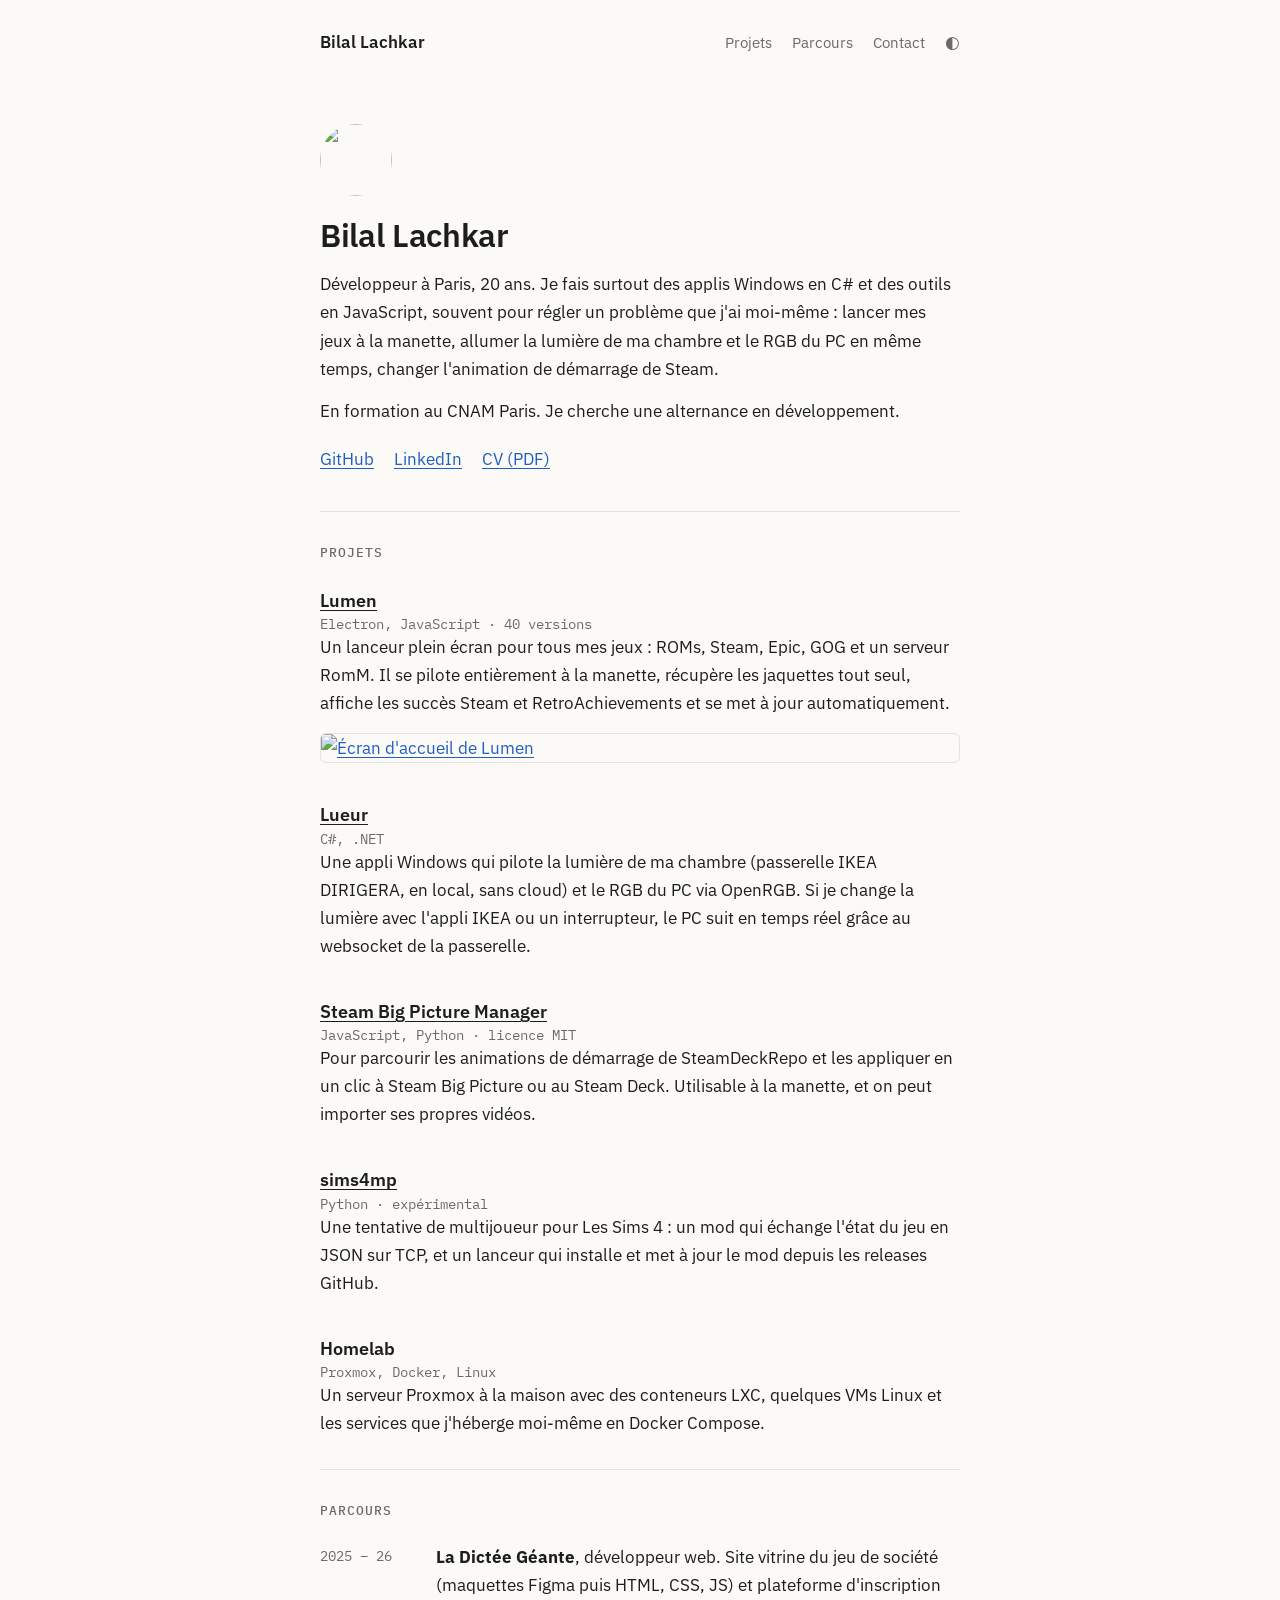
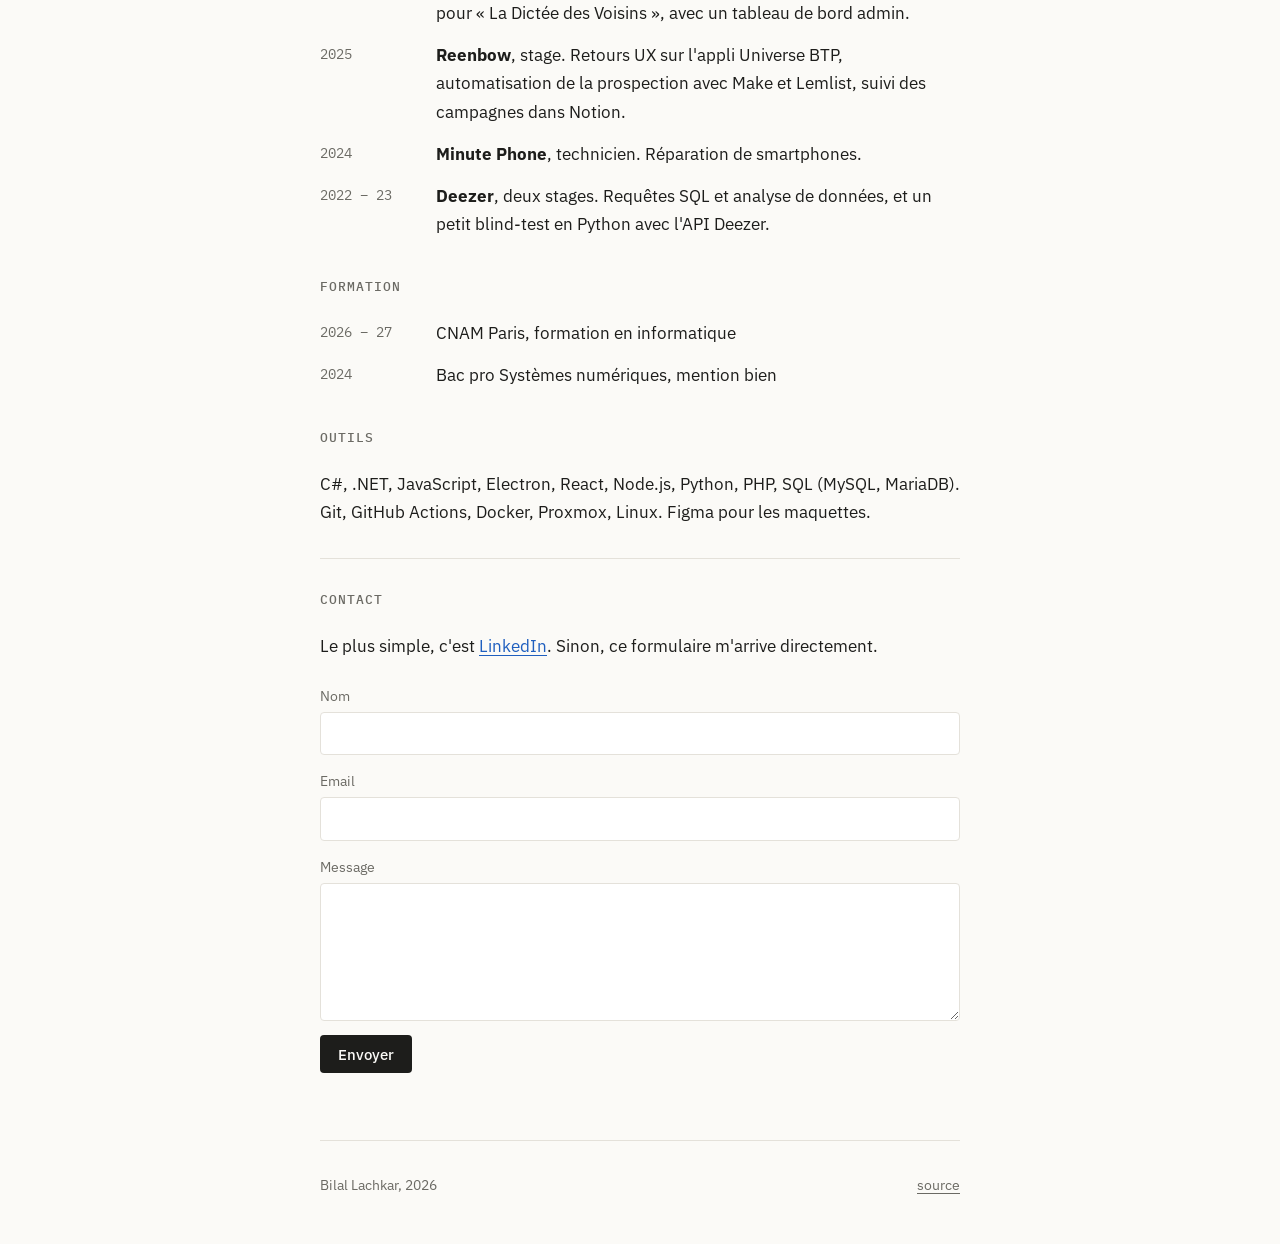
==== index.html @ a9e3398c "Portfolio : version plus sobre, textes réécrits Co-Authored-By: Claude Opus 5.5 <noreply@anthropic.c" ====
<!DOCTYPE html>
<html lang="fr">
  <head>
    <meta charset="UTF-8" />
    <meta name="viewport" content="width=device-width, initial-scale=1.0" />
    <title>Bilal Lachkar</title>
    <meta name="description" content="Bilal Lachkar (Flaimeur), développeur à Paris. Applications Windows en C#, outils en JavaScript, homelab." />
    <meta property="og:title" content="Bilal Lachkar" />
    <meta property="og:description" content="Développeur à Paris. Applications Windows en C#, outils en JavaScript, homelab." />
    <meta property="og:image" content="https://github.com/Flaimeur.png" />
    <meta property="og:url" content="https://flaimeur.github.io/" />
    <link rel="icon" href="asset/logo.jpg" />
    <link rel="preconnect" href="https://fonts.googleapis.com" />
    <link rel="preconnect" href="https://fonts.gstatic.com" crossorigin />
    <link href="https://fonts.googleapis.com/css2?family=IBM+Plex+Mono:wght@400;500&family=IBM+Plex+Sans:wght@400;500;600&display=swap" rel="stylesheet" />
    <link rel="stylesheet" href="css/style.css" />
    <script>
      try {
        const t = localStorage.getItem("theme");
        if (t === "light" || t === "dark") document.documentElement.dataset.theme = t;
      } catch (e) {}
    </script>
  </head>

  <body>
    <header class="top">
      <a href="#" class="me">Bilal Lachkar</a>
      <nav>
        <a href="#projets">Projets</a>
        <a href="#parcours">Parcours</a>
        <a href="#contact">Contact</a>
        <button id="theme-toggle" type="button" aria-label="Changer de thème">◐</button>
      </nav>
    </header>

    <main>
      <section class="intro">
        <img class="avatar" src="https://github.com/Flaimeur.png" alt="" width="72" height="72" />
        <h1>Bilal Lachkar</h1>
        <p>
          Développeur à Paris, 20 ans. Je fais surtout des applis Windows en C# et des outils en JavaScript,
          souvent pour régler un problème que j'ai moi-même : lancer mes jeux à la manette, allumer la lumière
          de ma chambre et le RGB du PC en même temps, changer l'animation de démarrage de Steam.
        </p>
        <p>
          En formation au CNAM Paris. Je cherche une alternance en développement.
        </p>
        <p class="links">
          <a href="https://github.com/Flaimeur" target="_blank" rel="noopener">GitHub</a>
          <a href="https://www.linkedin.com/in/bilal-lachkar/" target="_blank" rel="noopener">LinkedIn</a>
          <a href="asset/cv.pdf" target="_blank" rel="noopener">CV (PDF)</a>
        </p>
      </section>

      <section id="projets">
        <h2>Projets</h2>

        <article class="project">
          <h3><a href="https://github.com/Flaimeur/Lumen" target="_blank" rel="noopener">Lumen</a></h3>
          <p class="meta">Electron, JavaScript · 40 versions</p>
          <p>
            Un lanceur plein écran pour tous mes jeux : ROMs, Steam, Epic, GOG et un serveur RomM. Il se pilote
            entièrement à la manette, récupère les jaquettes tout seul, affiche les succès Steam et RetroAchievements
            et se met à jour automatiquement.
          </p>
          <a href="https://github.com/Flaimeur/Lumen" target="_blank" rel="noopener" class="shot">
            <img src="https://raw.githubusercontent.com/Flaimeur/Lumen/main/docs/screenshots/accueil.jpg" alt="Écran d'accueil de Lumen" loading="lazy" />
          </a>
        </article>

        <article class="project">
          <h3><a href="https://github.com/Flaimeur/Lueur" target="_blank" rel="noopener">Lueur</a></h3>
          <p class="meta">C#, .NET</p>
          <p>
            Une appli Windows qui pilote la lumière de ma chambre (passerelle IKEA DIRIGERA, en local, sans cloud)
            et le RGB du PC via OpenRGB. Si je change la lumière avec l'appli IKEA ou un interrupteur, le PC suit
            en temps réel grâce au websocket de la passerelle.
          </p>
        </article>

        <article class="project">
          <h3><a href="https://github.com/Flaimeur/steam-big-picture-manager" target="_blank" rel="noopener">Steam Big Picture Manager</a></h3>
          <p class="meta">JavaScript, Python · licence MIT</p>
          <p>
            Pour parcourir les animations de démarrage de SteamDeckRepo et les appliquer en un clic à Steam
            Big Picture ou au Steam Deck. Utilisable à la manette, et on peut importer ses propres vidéos.
          </p>
        </article>

        <article class="project">
          <h3><a href="https://github.com/Flaimeur/sims4mp" target="_blank" rel="noopener">sims4mp</a></h3>
          <p class="meta">Python · expérimental</p>
          <p>
            Une tentative de multijoueur pour Les Sims 4 : un mod qui échange l'état du jeu en JSON sur TCP,
            et un lanceur qui installe et met à jour le mod depuis les releases GitHub.
          </p>
        </article>

        <article class="project">
          <h3>Homelab</h3>
          <p class="meta">Proxmox, Docker, Linux</p>
          <p>
            Un serveur Proxmox à la maison avec des conteneurs LXC, quelques VMs Linux et les services
            que j'héberge moi-même en Docker Compose.
          </p>
        </article>
      </section>

      <section id="parcours">
        <h2>Parcours</h2>
        <dl class="rows">
          <dt>2025 – 26</dt>
          <dd><strong>La Dictée Géante</strong>, développeur web. Site vitrine du jeu de société (maquettes Figma puis HTML, CSS, JS) et plateforme d'inscription pour « La Dictée des Voisins », avec un tableau de bord admin.</dd>

          <dt>2025</dt>
          <dd><strong>Reenbow</strong>, stage. Retours UX sur l'appli Universe BTP, automatisation de la prospection avec Make et Lemlist, suivi des campagnes dans Notion.</dd>

          <dt>2024</dt>
          <dd><strong>Minute Phone</strong>, technicien. Réparation de smartphones.</dd>

          <dt>2022 – 23</dt>
          <dd><strong>Deezer</strong>, deux stages. Requêtes SQL et analyse de données, et un petit blind-test en Python avec l'API Deezer.</dd>
        </dl>

        <h2 class="sub">Formation</h2>
        <dl class="rows">
          <dt>2026 – 27</dt>
          <dd>CNAM Paris, formation en informatique</dd>
          <dt>2024</dt>
          <dd>Bac pro Systèmes numériques, mention bien</dd>
        </dl>

        <h2 class="sub">Outils</h2>
        <p class="tools">
          C#, .NET, JavaScript, Electron, React, Node.js, Python, PHP, SQL (MySQL, MariaDB).<br />
          Git, GitHub Actions, Docker, Proxmox, Linux. Figma pour les maquettes.
        </p>
      </section>

      <section id="contact">
        <h2>Contact</h2>
        <p>Le plus simple, c'est <a href="https://www.linkedin.com/in/bilal-lachkar/" target="_blank" rel="noopener">LinkedIn</a>. Sinon, ce formulaire m'arrive directement.</p>
        <form id="contact-form" novalidate>
          <label>Nom <input type="text" name="nom" autocomplete="name" required /></label>
          <label>Email <input type="email" name="email" autocomplete="email" required /></label>
          <label>Message <textarea name="message" rows="5" required></textarea></label>
          <button type="submit">Envoyer</button>
          <p id="form-status" role="status" aria-live="polite"></p>
        </form>
      </section>
    </main>

    <footer>
      <span>Bilal Lachkar, <span id="year">2026</span></span>
      <a href="https://github.com/Flaimeur/flaimeur.github.io" target="_blank" rel="noopener">source</a>
    </footer>

    <script src="js/main.js"></script>
  </body>
</html>
---- css/style.css ----
:root {
  --bg: #fbfaf7;
  --text: #1d1d1b;
  --muted: #6b6a64;
  --line: #e4e1da;
  --link: #1f5fbf;
  --field: #ffffff;
  color-scheme: light;
}

:root[data-theme="dark"] {
  --bg: #161615;
  --text: #e6e4de;
  --muted: #9a978e;
  --line: #2e2d2a;
  --link: #7fb0ff;
  --field: #1e1e1c;
  color-scheme: dark;
}

@media (prefers-color-scheme: dark) {
  :root:not([data-theme="light"]) {
    --bg: #161615;
    --text: #e6e4de;
    --muted: #9a978e;
    --line: #2e2d2a;
    --link: #7fb0ff;
    --field: #1e1e1c;
    color-scheme: dark;
  }
}

* { box-sizing: border-box; }

body {
  margin: 0 auto;
  max-width: 680px;
  padding: 0 20px;
  font: 400 17px/1.65 "IBM Plex Sans", system-ui, sans-serif;
  color: var(--text);
  background: var(--bg);
}

a { color: var(--link); text-underline-offset: 3px; text-decoration-thickness: 1px; }
a:hover { text-decoration-thickness: 2px; }
img { max-width: 100%; display: block; }

/* En-tête */
.top {
  display: flex; justify-content: space-between; align-items: baseline; gap: 16px; flex-wrap: wrap;
  padding: 28px 0;
}
.me { color: var(--text); text-decoration: none; font-weight: 600; }
.top nav { display: flex; gap: 20px; align-items: baseline; }
.top nav a { color: var(--muted); text-decoration: none; font-size: 0.95rem; }
.top nav a:hover { color: var(--text); }
#theme-toggle {
  background: none; border: 0; padding: 0; cursor: pointer; font-size: 1.05rem;
  color: var(--muted); line-height: 1;
}
#theme-toggle:hover { color: var(--text); }

/* Intro */
.intro { padding: 40px 0 24px; }
.avatar { width: 72px; height: 72px; border-radius: 50%; margin-bottom: 20px; }
h1 { font-size: 2rem; font-weight: 600; letter-spacing: -0.01em; margin: 0 0 16px; line-height: 1.2; }
.intro p { margin: 0 0 14px; }
.links { display: flex; gap: 20px; flex-wrap: wrap; margin-top: 20px !important; }

/* Sections */
section { padding: 32px 0; }
section + section { border-top: 1px solid var(--line); }
h2 {
  font: 500 0.8rem "IBM Plex Mono", monospace; text-transform: uppercase; letter-spacing: 0.08em;
  color: var(--muted); margin: 0 0 24px;
}
h2.sub { margin-top: 40px; }

/* Projets */
.project { margin-bottom: 36px; }
.project:last-child { margin-bottom: 0; }
.project h3 { font-size: 1.15rem; font-weight: 600; margin: 0; }
.project h3 a { color: var(--text); }
.meta { font: 400 0.85rem "IBM Plex Mono", monospace; color: var(--muted); margin: 2px 0 10px; }
.project p { margin: 0; }
.shot { display: block; margin-top: 16px; border: 1px solid var(--line); border-radius: 6px; overflow: hidden; }

/* Parcours */
.rows { display: grid; grid-template-columns: 96px 1fr; gap: 14px 20px; margin: 0; }
.rows dt { font: 400 0.85rem/1.95 "IBM Plex Mono", monospace; color: var(--muted); }
.rows dd { margin: 0; }
.tools { margin: 0; }

/* Contact */
#contact > p { margin: 0 0 24px; }
form { display: grid; gap: 14px; }
label { display: grid; gap: 4px; font-size: 0.9rem; color: var(--muted); }
input, textarea {
  font: inherit; color: var(--text); background: var(--field);
  border: 1px solid var(--line); border-radius: 4px; padding: 9px 11px; resize: vertical;
}
input:focus, textarea:focus { outline: 2px solid var(--link); outline-offset: -1px; border-color: transparent; }
button[type="submit"] {
  justify-self: start; font: 500 0.95rem "IBM Plex Sans", sans-serif; cursor: pointer;
  color: var(--bg); background: var(--text); border: 0; border-radius: 4px; padding: 9px 18px;
}
button[type="submit"]:hover { opacity: 0.85; }
button[disabled] { opacity: 0.6; cursor: progress; }
#form-status { margin: 0; font-size: 0.9rem; min-height: 1.4em; color: var(--muted); }
#form-status.err { color: #c0392b; }

/* Pied de page */
footer {
  display: flex; justify-content: space-between; padding: 32px 0 48px;
  border-top: 1px solid var(--line); color: var(--muted); font-size: 0.9rem;
}
footer a { color: var(--muted); }

:focus-visible { outline: 2px solid var(--link); outline-offset: 2px; }

@media (max-width: 520px) {
  body { font-size: 16px; }
  .top nav { gap: 14px; }
  .intro { padding-top: 16px; }
  .rows { grid-template-columns: 1fr; gap: 2px; }
  .rows dd { margin-bottom: 14px; }
}
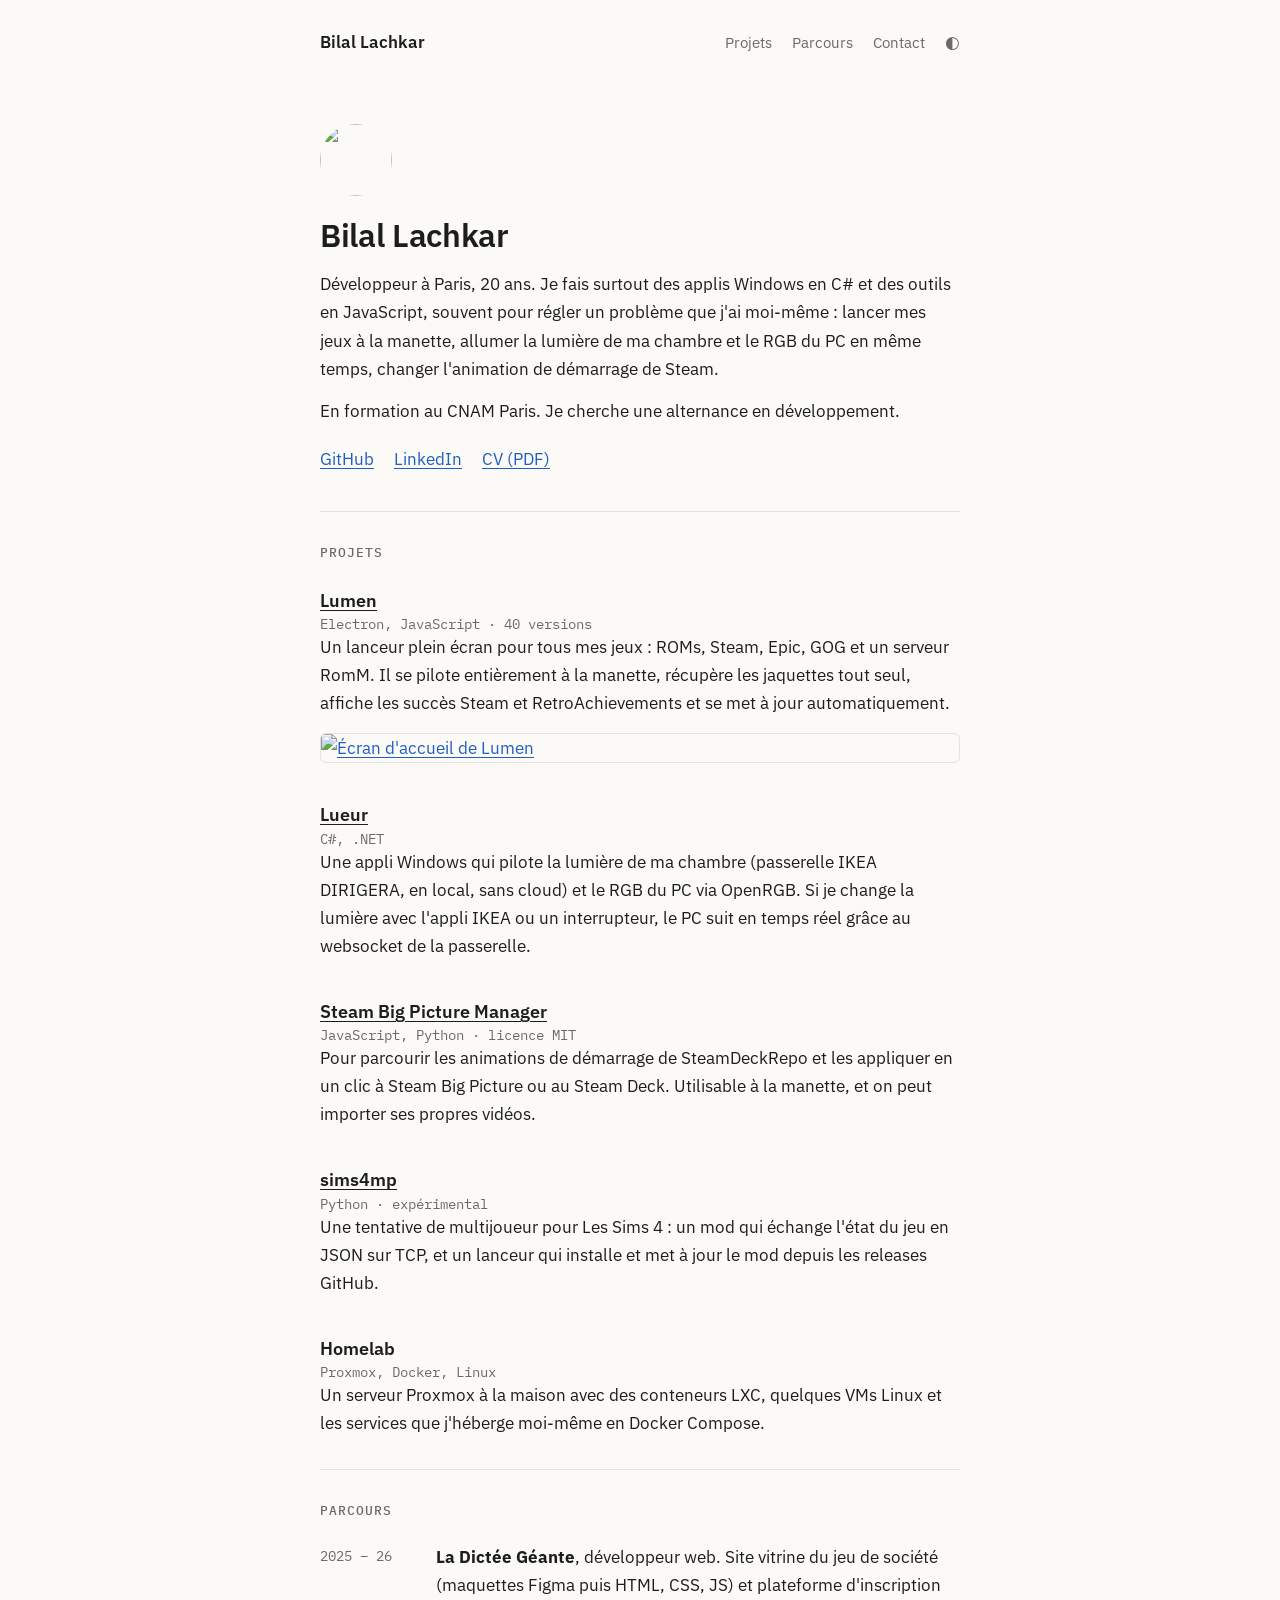
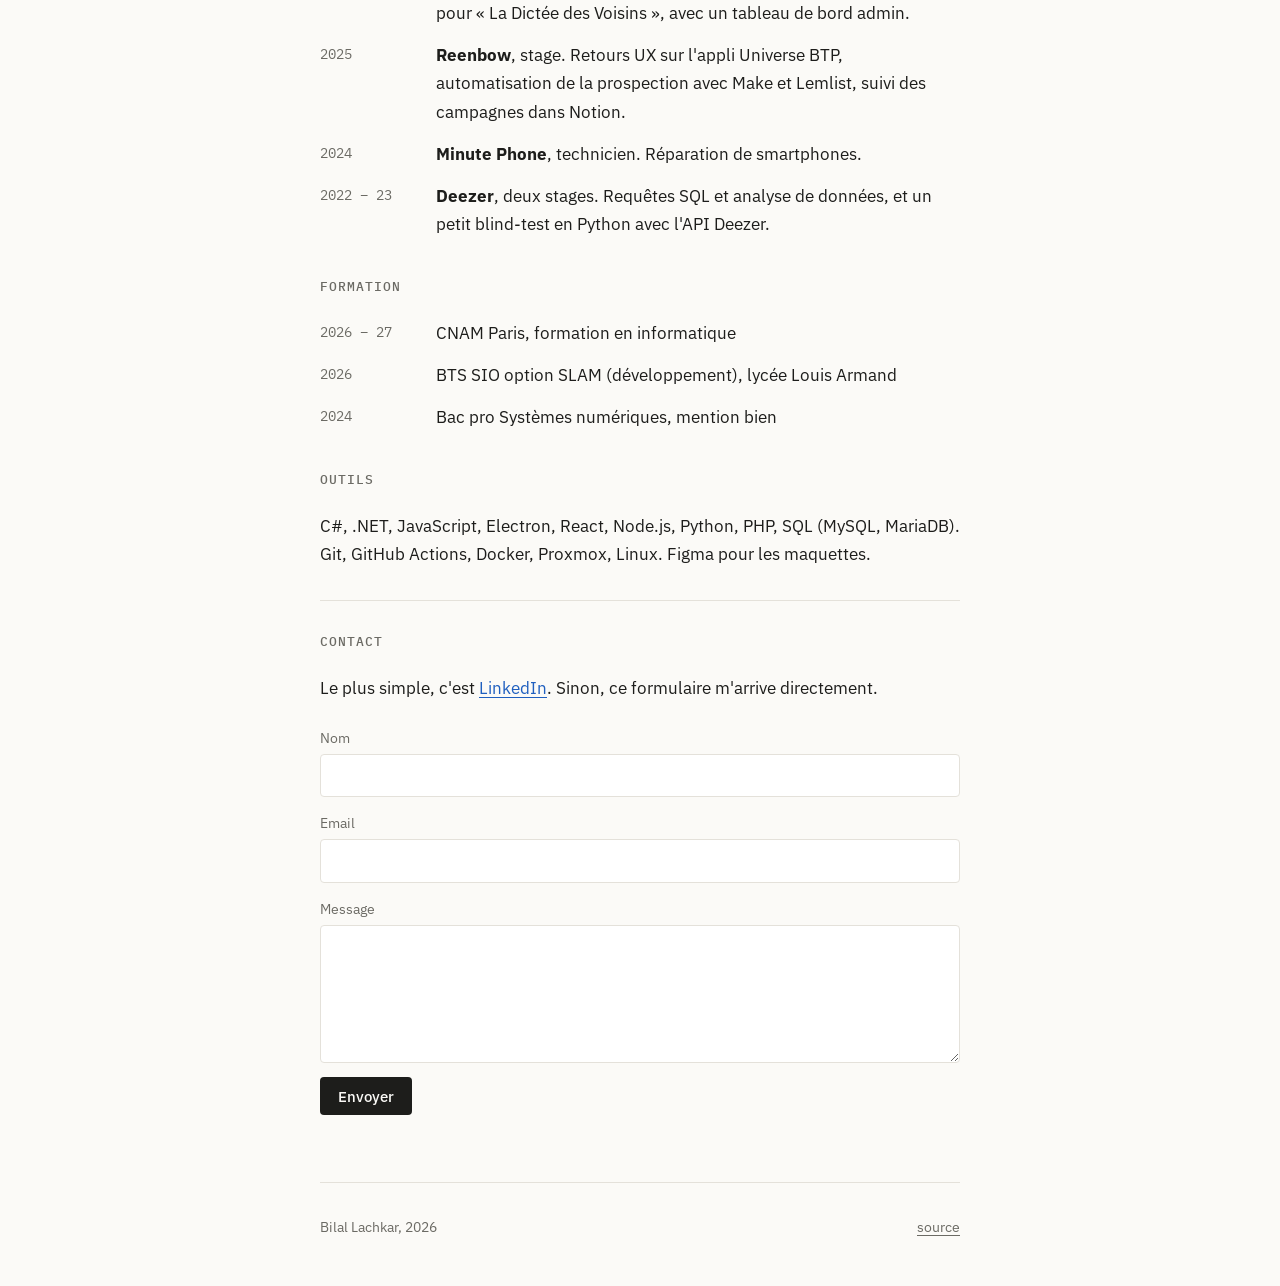
==== commit 64486b43: "Portfolio : BTS SIO dans la formation Co-Authored-By: Claude Opus 5.5 <noreply@anthropic.com>" ====
--- a/index.html
+++ b/index.html
@@ -126,6 +126,8 @@
         <dl class="rows">
           <dt>2026 – 27</dt>
           <dd>CNAM Paris, formation en informatique</dd>
+          <dt>2026</dt>
+          <dd>BTS SIO option SLAM (développement), lycée Louis Armand</dd>
           <dt>2024</dt>
           <dd>Bac pro Systèmes numériques, mention bien</dd>
         </dl>
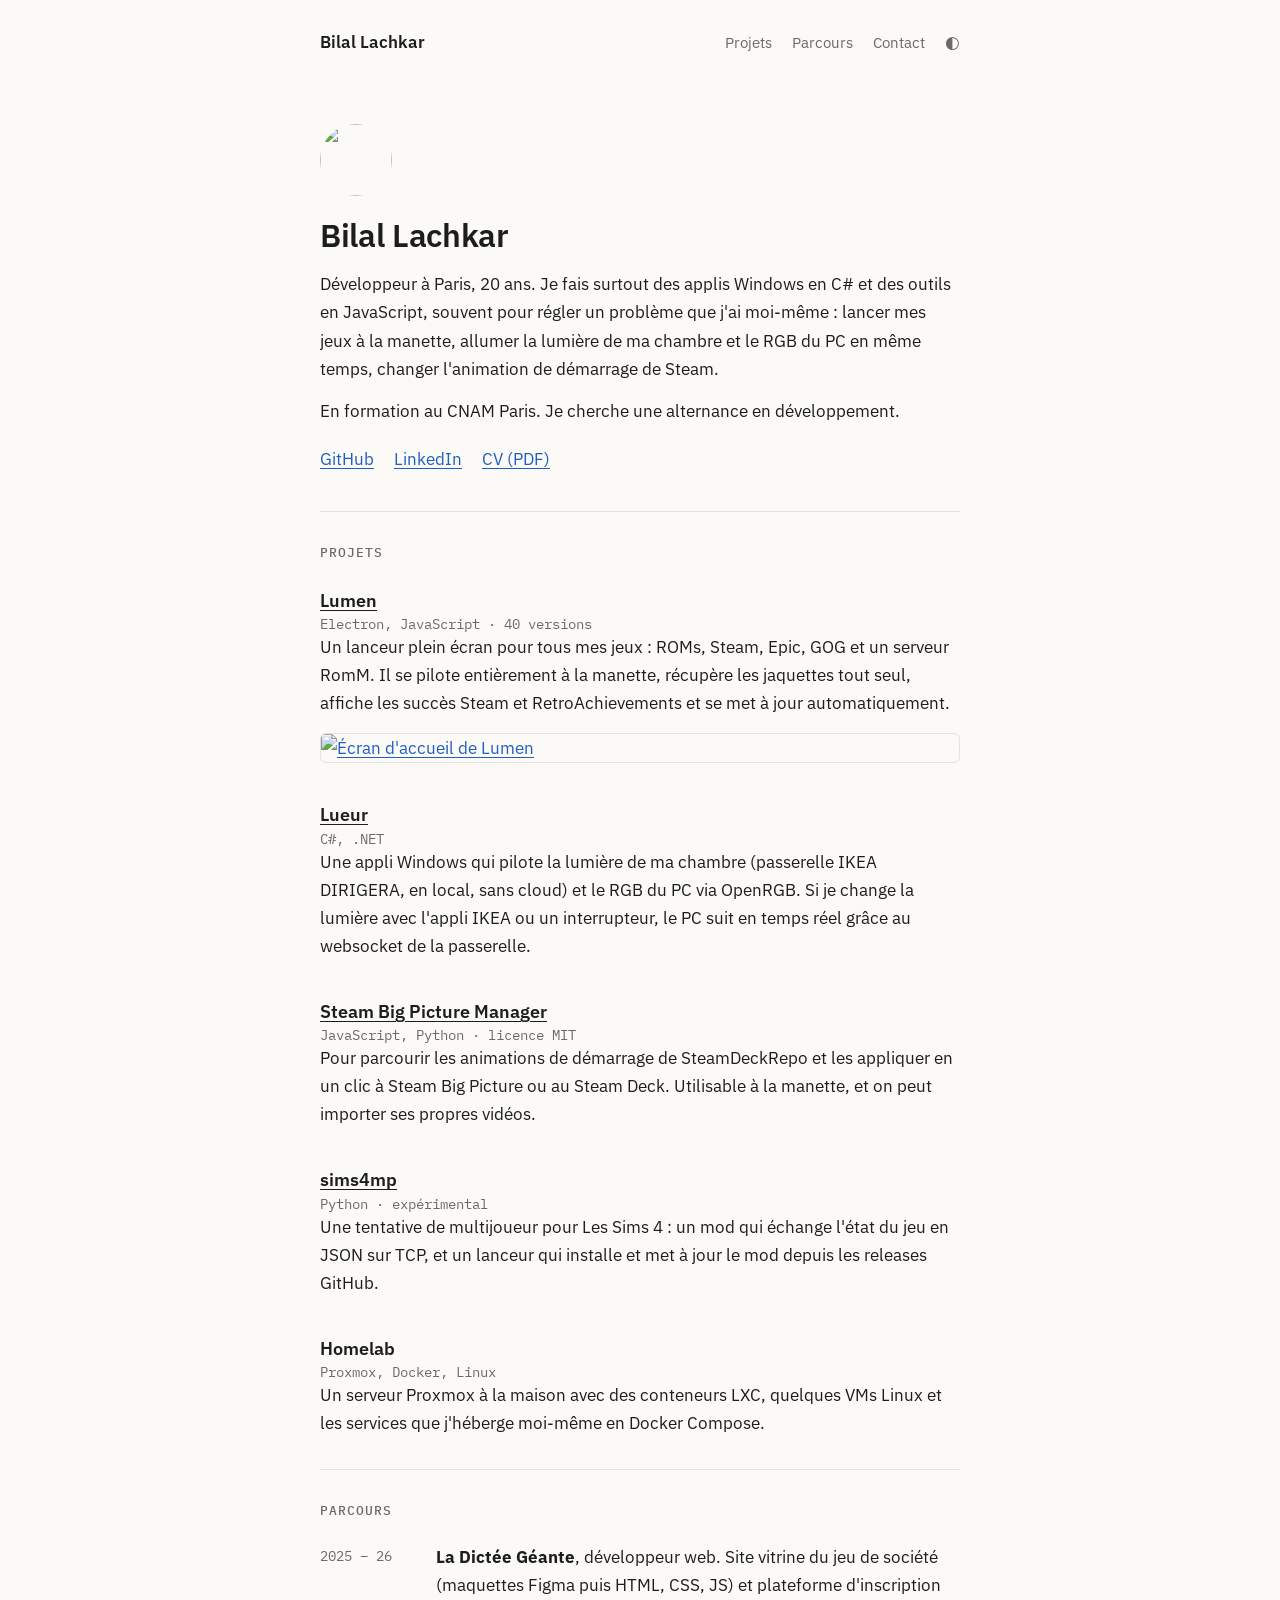
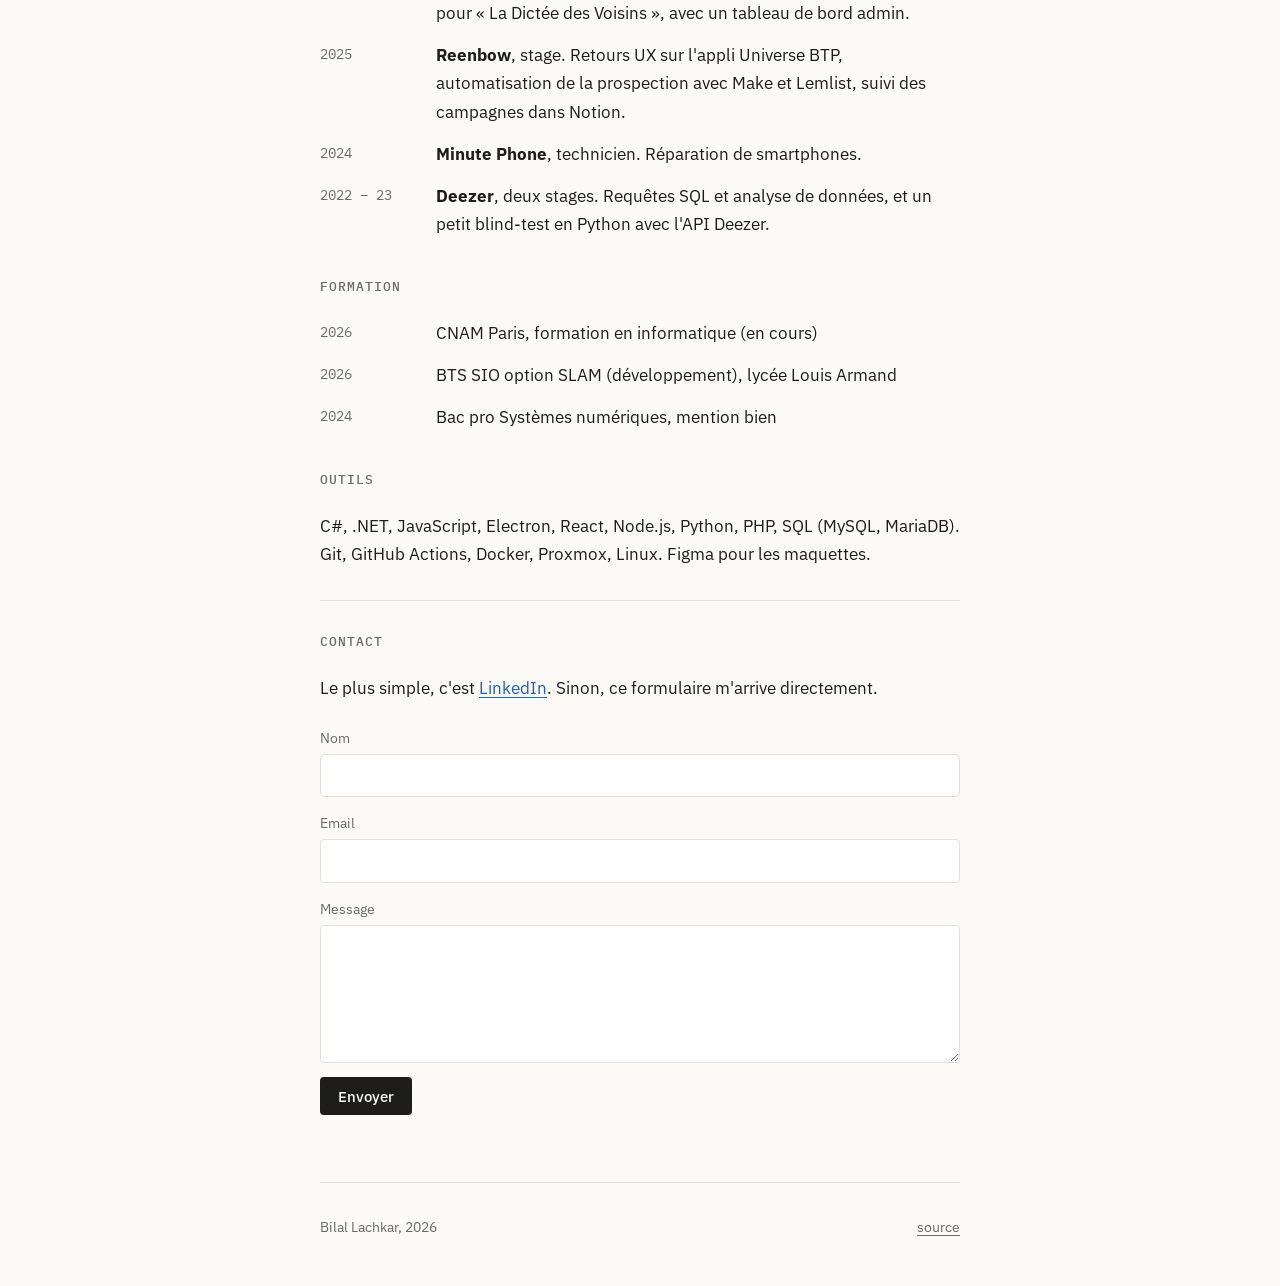
==== commit 3221db95: "Formation : dates homogènes Co-Authored-By: Claude Opus 5.5 <noreply@anthropic.com>" ====
--- a/index.html
+++ b/index.html
@@ -124,8 +124,8 @@
 
         <h2 class="sub">Formation</h2>
         <dl class="rows">
-          <dt>2026 – 27</dt>
-          <dd>CNAM Paris, formation en informatique</dd>
+          <dt>2026</dt>
+          <dd>CNAM Paris, formation en informatique (en cours)</dd>
           <dt>2026</dt>
           <dd>BTS SIO option SLAM (développement), lycée Louis Armand</dd>
           <dt>2024</dt>
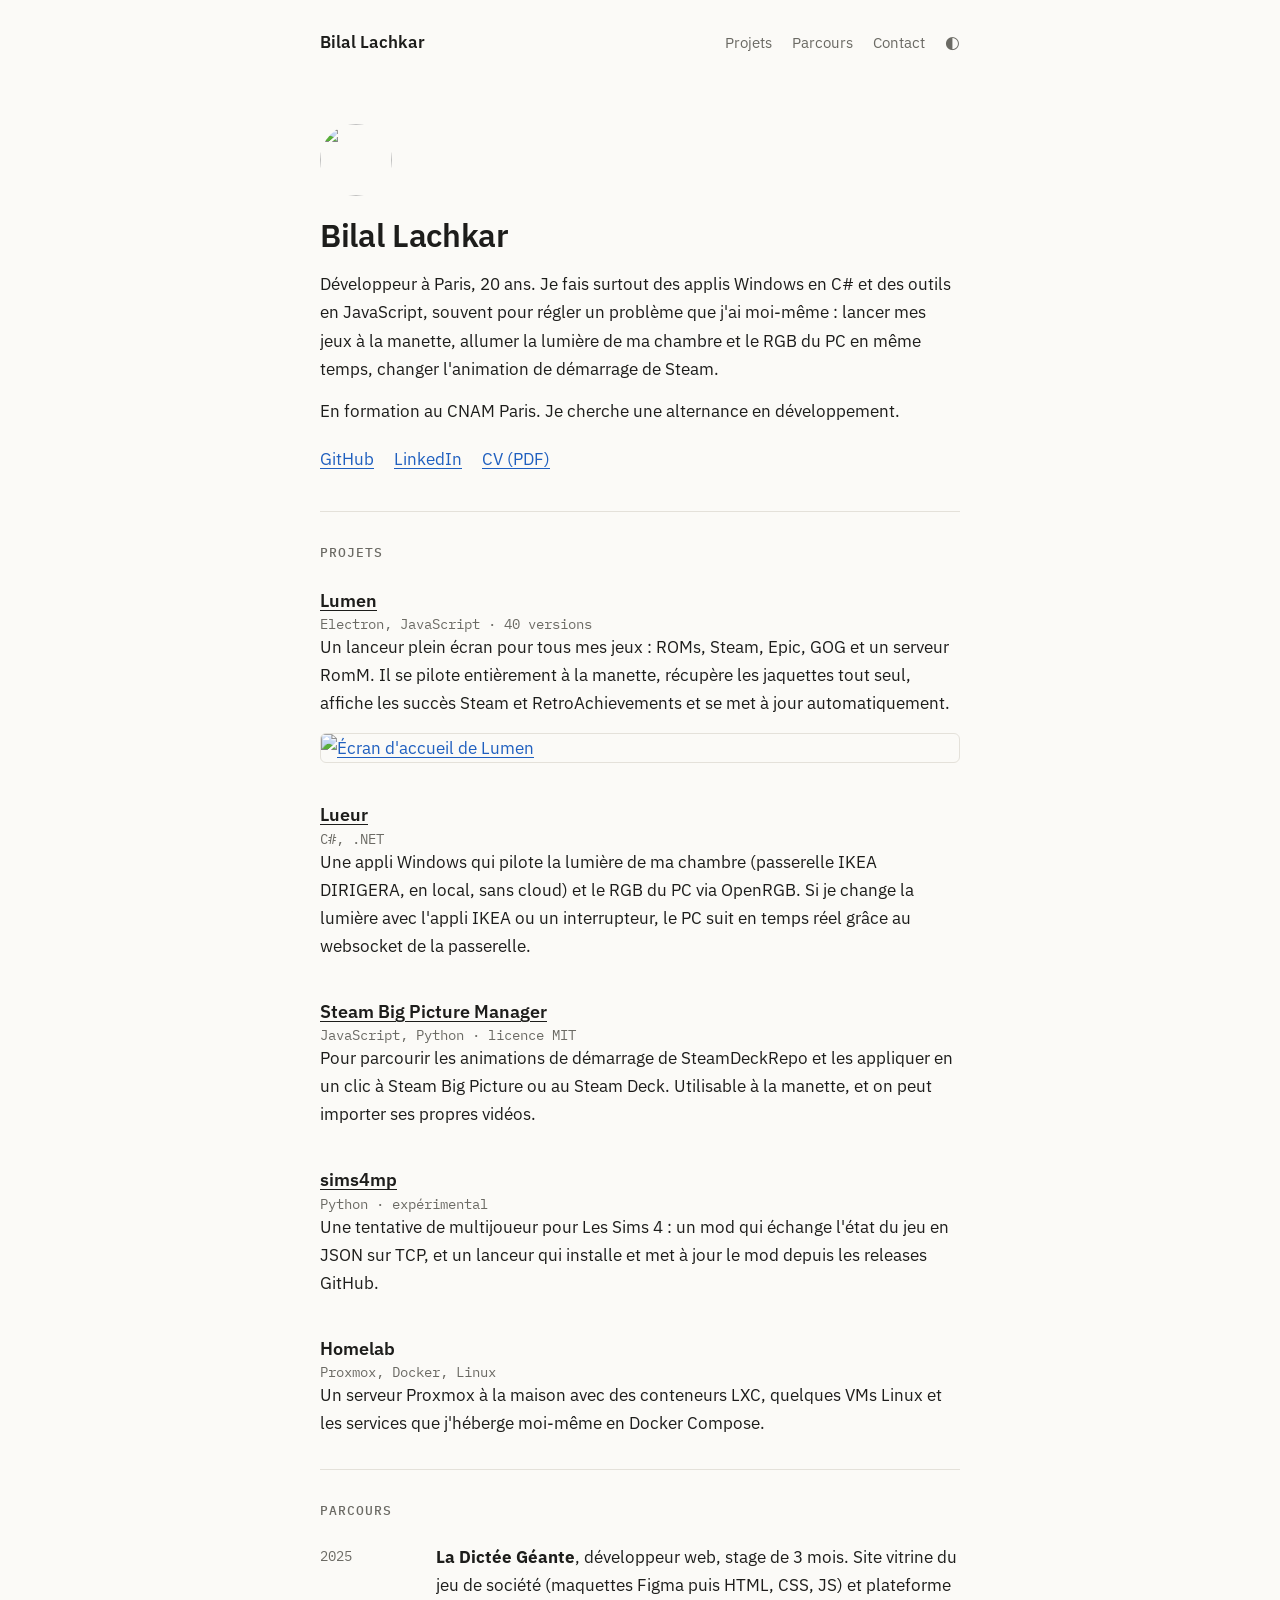
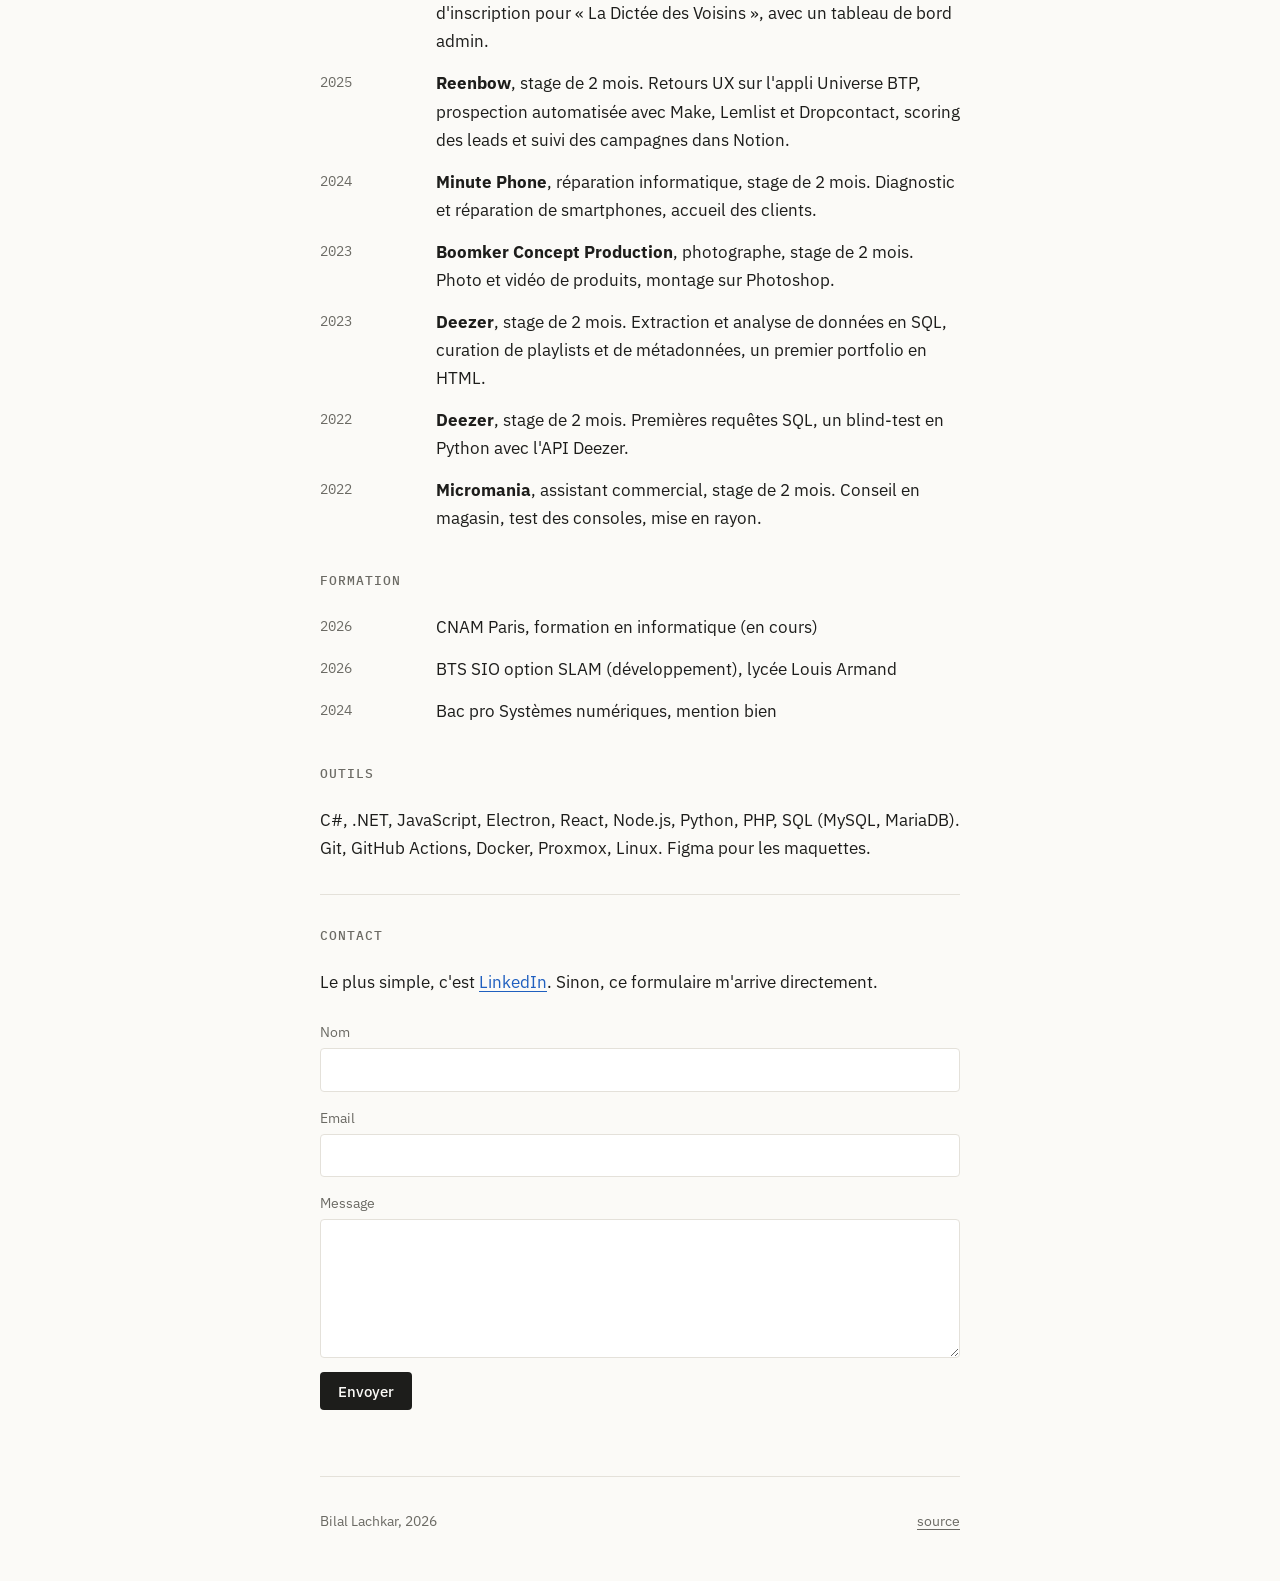
==== commit 10e20f31: "Parcours : infos LinkedIn et dates homogènes Co-Authored-By: Claude Opus 5.5 <noreply@anthropic.com>" ====
--- a/index.html
+++ b/index.html
@@ -109,17 +109,26 @@
       <section id="parcours">
         <h2>Parcours</h2>
         <dl class="rows">
-          <dt>2025 – 26</dt>
-          <dd><strong>La Dictée Géante</strong>, développeur web. Site vitrine du jeu de société (maquettes Figma puis HTML, CSS, JS) et plateforme d'inscription pour « La Dictée des Voisins », avec un tableau de bord admin.</dd>
+          <dt>2025</dt>
+          <dd><strong>La Dictée Géante</strong>, développeur web, stage de 3 mois. Site vitrine du jeu de société (maquettes Figma puis HTML, CSS, JS) et plateforme d'inscription pour « La Dictée des Voisins », avec un tableau de bord admin.</dd>
 
           <dt>2025</dt>
-          <dd><strong>Reenbow</strong>, stage. Retours UX sur l'appli Universe BTP, automatisation de la prospection avec Make et Lemlist, suivi des campagnes dans Notion.</dd>
+          <dd><strong>Reenbow</strong>, stage de 2 mois. Retours UX sur l'appli Universe BTP, prospection automatisée avec Make, Lemlist et Dropcontact, scoring des leads et suivi des campagnes dans Notion.</dd>
 
           <dt>2024</dt>
-          <dd><strong>Minute Phone</strong>, technicien. Réparation de smartphones.</dd>
+          <dd><strong>Minute Phone</strong>, réparation informatique, stage de 2 mois. Diagnostic et réparation de smartphones, accueil des clients.</dd>
 
-          <dt>2022 – 23</dt>
-          <dd><strong>Deezer</strong>, deux stages. Requêtes SQL et analyse de données, et un petit blind-test en Python avec l'API Deezer.</dd>
+          <dt>2023</dt>
+          <dd><strong>Boomker Concept Production</strong>, photographe, stage de 2 mois. Photo et vidéo de produits, montage sur Photoshop.</dd>
+
+          <dt>2023</dt>
+          <dd><strong>Deezer</strong>, stage de 2 mois. Extraction et analyse de données en SQL, curation de playlists et de métadonnées, un premier portfolio en HTML.</dd>
+
+          <dt>2022</dt>
+          <dd><strong>Deezer</strong>, stage de 2 mois. Premières requêtes SQL, un blind-test en Python avec l'API Deezer.</dd>
+
+          <dt>2022</dt>
+          <dd><strong>Micromania</strong>, assistant commercial, stage de 2 mois. Conseil en magasin, test des consoles, mise en rayon.</dd>
         </dl>
 
         <h2 class="sub">Formation</h2>
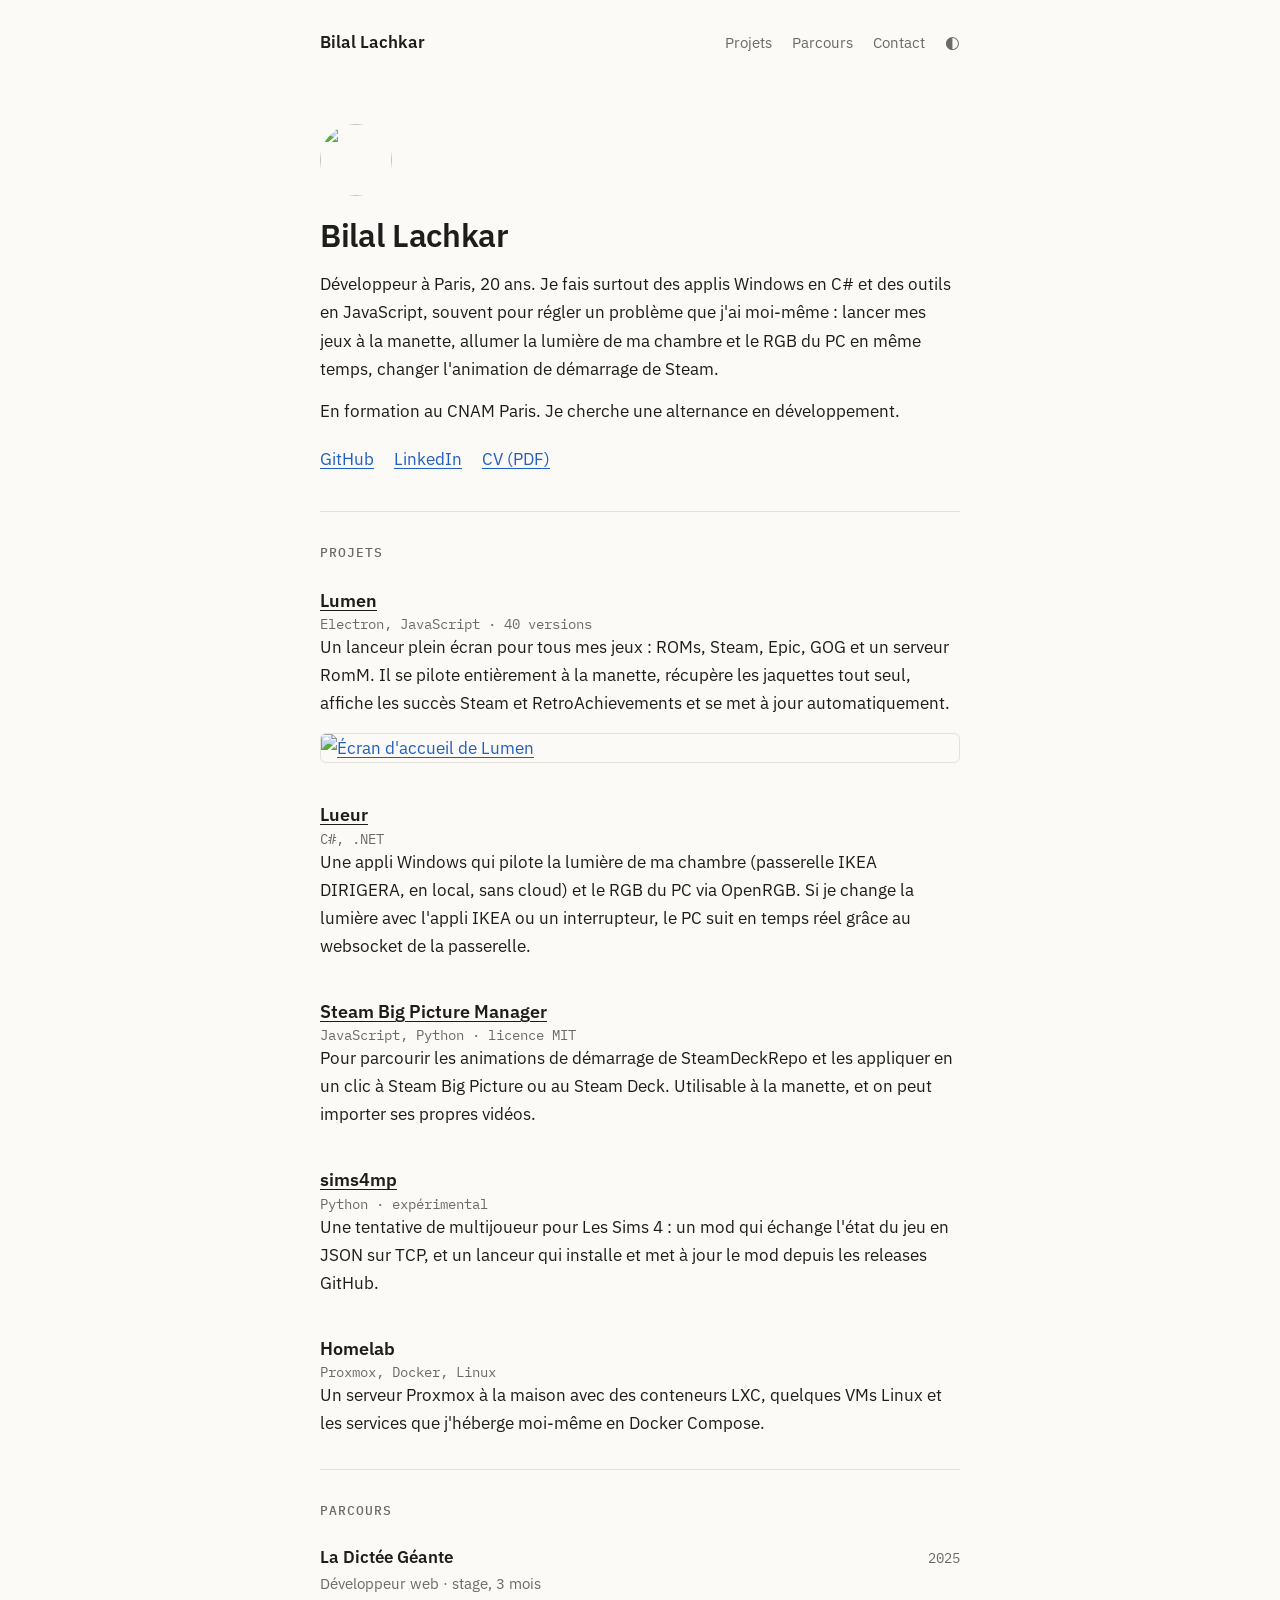
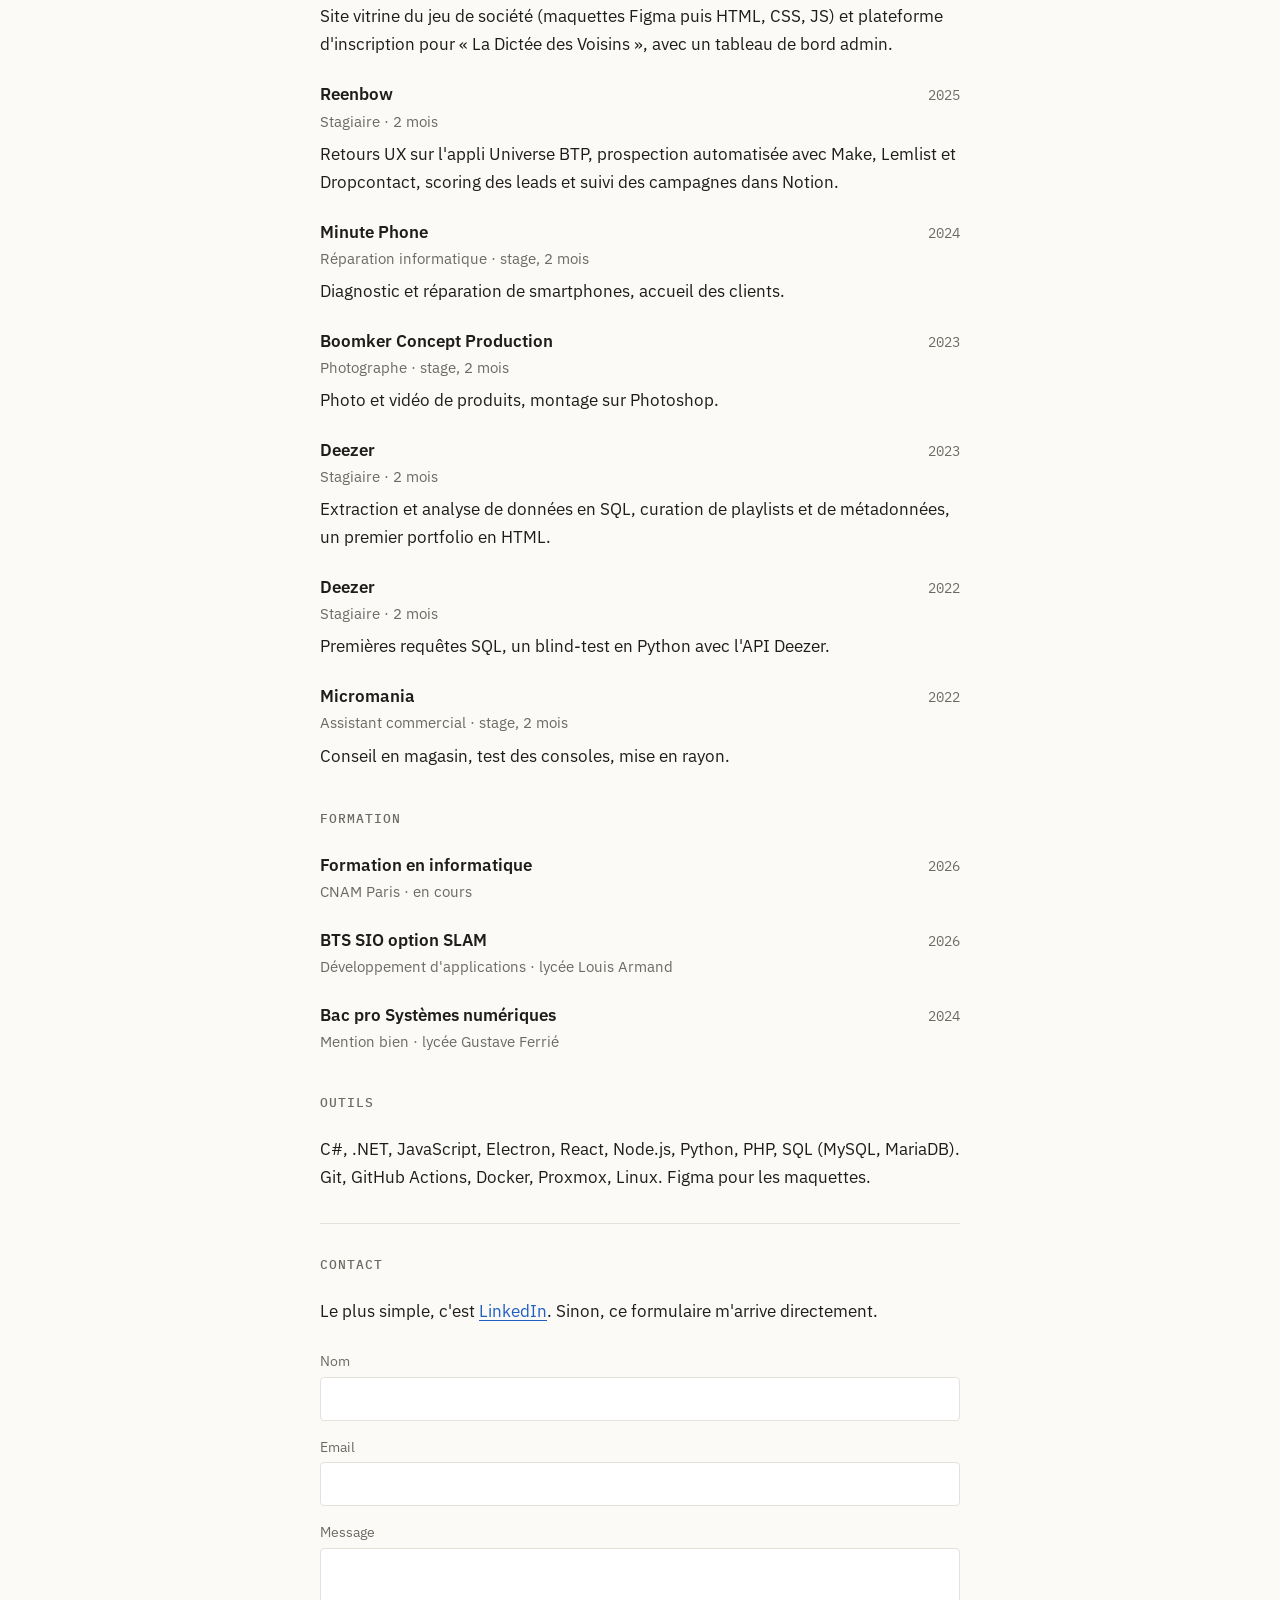
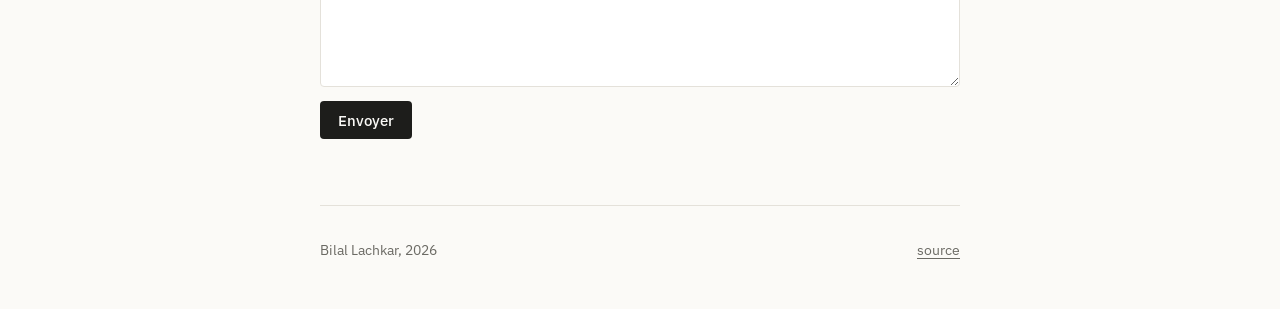
==== commit d935b98d: "Parcours et formation : mise en page plus lisible Co-Authored-By: Claude Opus 5.5 <noreply@anthropic" ====
--- a/index.html
+++ b/index.html
@@ -108,38 +108,59 @@
 
       <section id="parcours">
         <h2>Parcours</h2>
-        <dl class="rows">
-          <dt>2025</dt>
-          <dd><strong>La Dictée Géante</strong>, développeur web, stage de 3 mois. Site vitrine du jeu de société (maquettes Figma puis HTML, CSS, JS) et plateforme d'inscription pour « La Dictée des Voisins », avec un tableau de bord admin.</dd>
-
-          <dt>2025</dt>
-          <dd><strong>Reenbow</strong>, stage de 2 mois. Retours UX sur l'appli Universe BTP, prospection automatisée avec Make, Lemlist et Dropcontact, scoring des leads et suivi des campagnes dans Notion.</dd>
-
-          <dt>2024</dt>
-          <dd><strong>Minute Phone</strong>, réparation informatique, stage de 2 mois. Diagnostic et réparation de smartphones, accueil des clients.</dd>
-
-          <dt>2023</dt>
-          <dd><strong>Boomker Concept Production</strong>, photographe, stage de 2 mois. Photo et vidéo de produits, montage sur Photoshop.</dd>
-
-          <dt>2023</dt>
-          <dd><strong>Deezer</strong>, stage de 2 mois. Extraction et analyse de données en SQL, curation de playlists et de métadonnées, un premier portfolio en HTML.</dd>
-
-          <dt>2022</dt>
-          <dd><strong>Deezer</strong>, stage de 2 mois. Premières requêtes SQL, un blind-test en Python avec l'API Deezer.</dd>
-
-          <dt>2022</dt>
-          <dd><strong>Micromania</strong>, assistant commercial, stage de 2 mois. Conseil en magasin, test des consoles, mise en rayon.</dd>
-        </dl>
+        <div class="entries">
+          <div class="entry">
+            <div class="entry-head"><strong>La Dictée Géante</strong><span class="year">2025</span></div>
+            <p class="role">Développeur web · stage, 3 mois</p>
+            <p>Site vitrine du jeu de société (maquettes Figma puis HTML, CSS, JS) et plateforme d'inscription pour « La Dictée des Voisins », avec un tableau de bord admin.</p>
+          </div>
+          <div class="entry">
+            <div class="entry-head"><strong>Reenbow</strong><span class="year">2025</span></div>
+            <p class="role">Stagiaire · 2 mois</p>
+            <p>Retours UX sur l'appli Universe BTP, prospection automatisée avec Make, Lemlist et Dropcontact, scoring des leads et suivi des campagnes dans Notion.</p>
+          </div>
+          <div class="entry">
+            <div class="entry-head"><strong>Minute Phone</strong><span class="year">2024</span></div>
+            <p class="role">Réparation informatique · stage, 2 mois</p>
+            <p>Diagnostic et réparation de smartphones, accueil des clients.</p>
+          </div>
+          <div class="entry">
+            <div class="entry-head"><strong>Boomker Concept Production</strong><span class="year">2023</span></div>
+            <p class="role">Photographe · stage, 2 mois</p>
+            <p>Photo et vidéo de produits, montage sur Photoshop.</p>
+          </div>
+          <div class="entry">
+            <div class="entry-head"><strong>Deezer</strong><span class="year">2023</span></div>
+            <p class="role">Stagiaire · 2 mois</p>
+            <p>Extraction et analyse de données en SQL, curation de playlists et de métadonnées, un premier portfolio en HTML.</p>
+          </div>
+          <div class="entry">
+            <div class="entry-head"><strong>Deezer</strong><span class="year">2022</span></div>
+            <p class="role">Stagiaire · 2 mois</p>
+            <p>Premières requêtes SQL, un blind-test en Python avec l'API Deezer.</p>
+          </div>
+          <div class="entry">
+            <div class="entry-head"><strong>Micromania</strong><span class="year">2022</span></div>
+            <p class="role">Assistant commercial · stage, 2 mois</p>
+            <p>Conseil en magasin, test des consoles, mise en rayon.</p>
+          </div>
+        </div>
 
         <h2 class="sub">Formation</h2>
-        <dl class="rows">
-          <dt>2026</dt>
-          <dd>CNAM Paris, formation en informatique (en cours)</dd>
-          <dt>2026</dt>
-          <dd>BTS SIO option SLAM (développement), lycée Louis Armand</dd>
-          <dt>2024</dt>
-          <dd>Bac pro Systèmes numériques, mention bien</dd>
-        </dl>
+        <div class="entries">
+          <div class="entry">
+            <div class="entry-head"><strong>Formation en informatique</strong><span class="year">2026</span></div>
+            <p class="role">CNAM Paris · en cours</p>
+          </div>
+          <div class="entry">
+            <div class="entry-head"><strong>BTS SIO option SLAM</strong><span class="year">2026</span></div>
+            <p class="role">Développement d'applications · lycée Louis Armand</p>
+          </div>
+          <div class="entry">
+            <div class="entry-head"><strong>Bac pro Systèmes numériques</strong><span class="year">2024</span></div>
+            <p class="role">Mention bien · lycée Gustave Ferrié</p>
+          </div>
+        </div>
 
         <h2 class="sub">Outils</h2>
         <p class="tools">
--- a/css/style.css
+++ b/css/style.css
@@ -86,9 +86,12 @@
 .shot { display: block; margin-top: 16px; border: 1px solid var(--line); border-radius: 6px; overflow: hidden; }
 
 /* Parcours */
-.rows { display: grid; grid-template-columns: 96px 1fr; gap: 14px 20px; margin: 0; }
-.rows dt { font: 400 0.85rem/1.95 "IBM Plex Mono", monospace; color: var(--muted); }
-.rows dd { margin: 0; }
+.entries { display: grid; gap: 22px; }
+.entry-head { display: flex; justify-content: space-between; align-items: baseline; gap: 16px; }
+.entry-head strong { font-weight: 600; }
+.year { font: 400 0.85rem "IBM Plex Mono", monospace; color: var(--muted); white-space: nowrap; }
+.role { margin: 0; color: var(--muted); font-size: 0.95rem; }
+.entry p:not(.role) { margin: 6px 0 0; }
 .tools { margin: 0; }
 
 /* Contact */
@@ -122,6 +125,4 @@
   body { font-size: 16px; }
   .top nav { gap: 14px; }
   .intro { padding-top: 16px; }
-  .rows { grid-template-columns: 1fr; gap: 2px; }
-  .rows dd { margin-bottom: 14px; }
 }
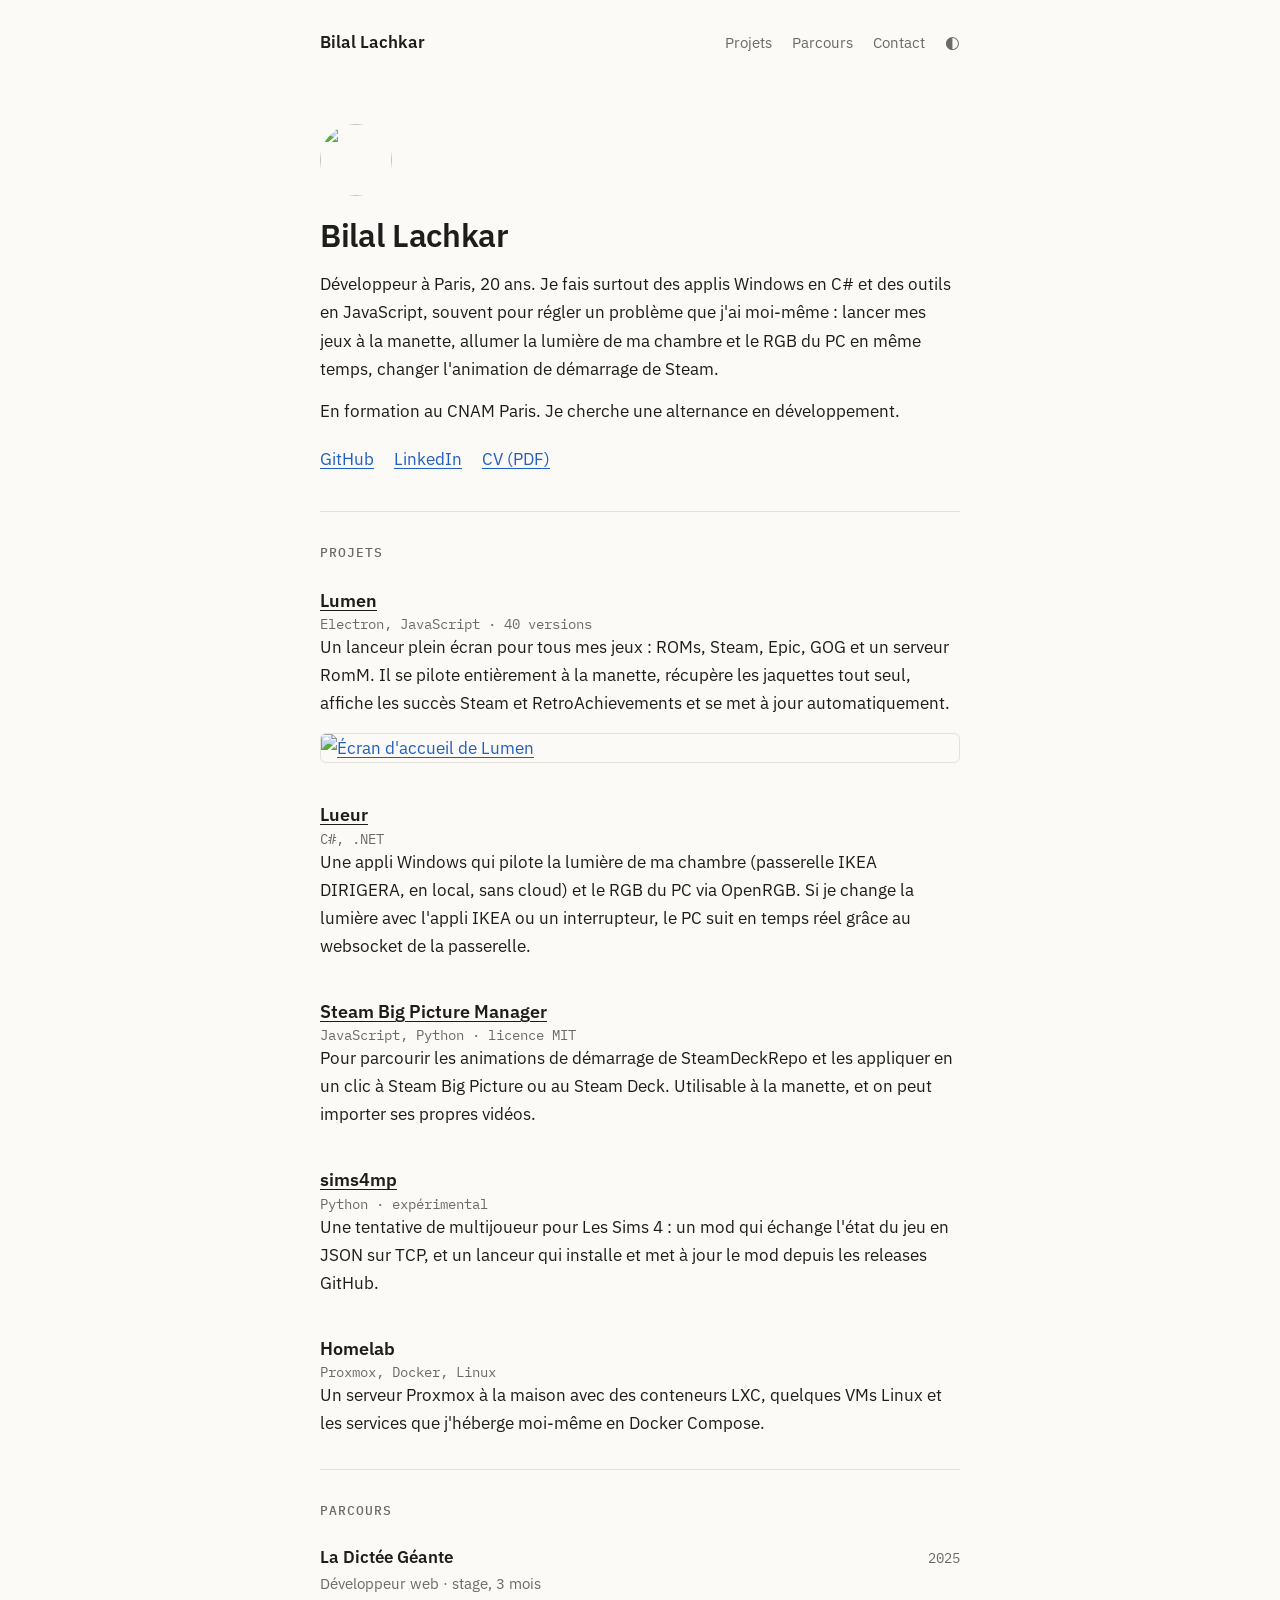
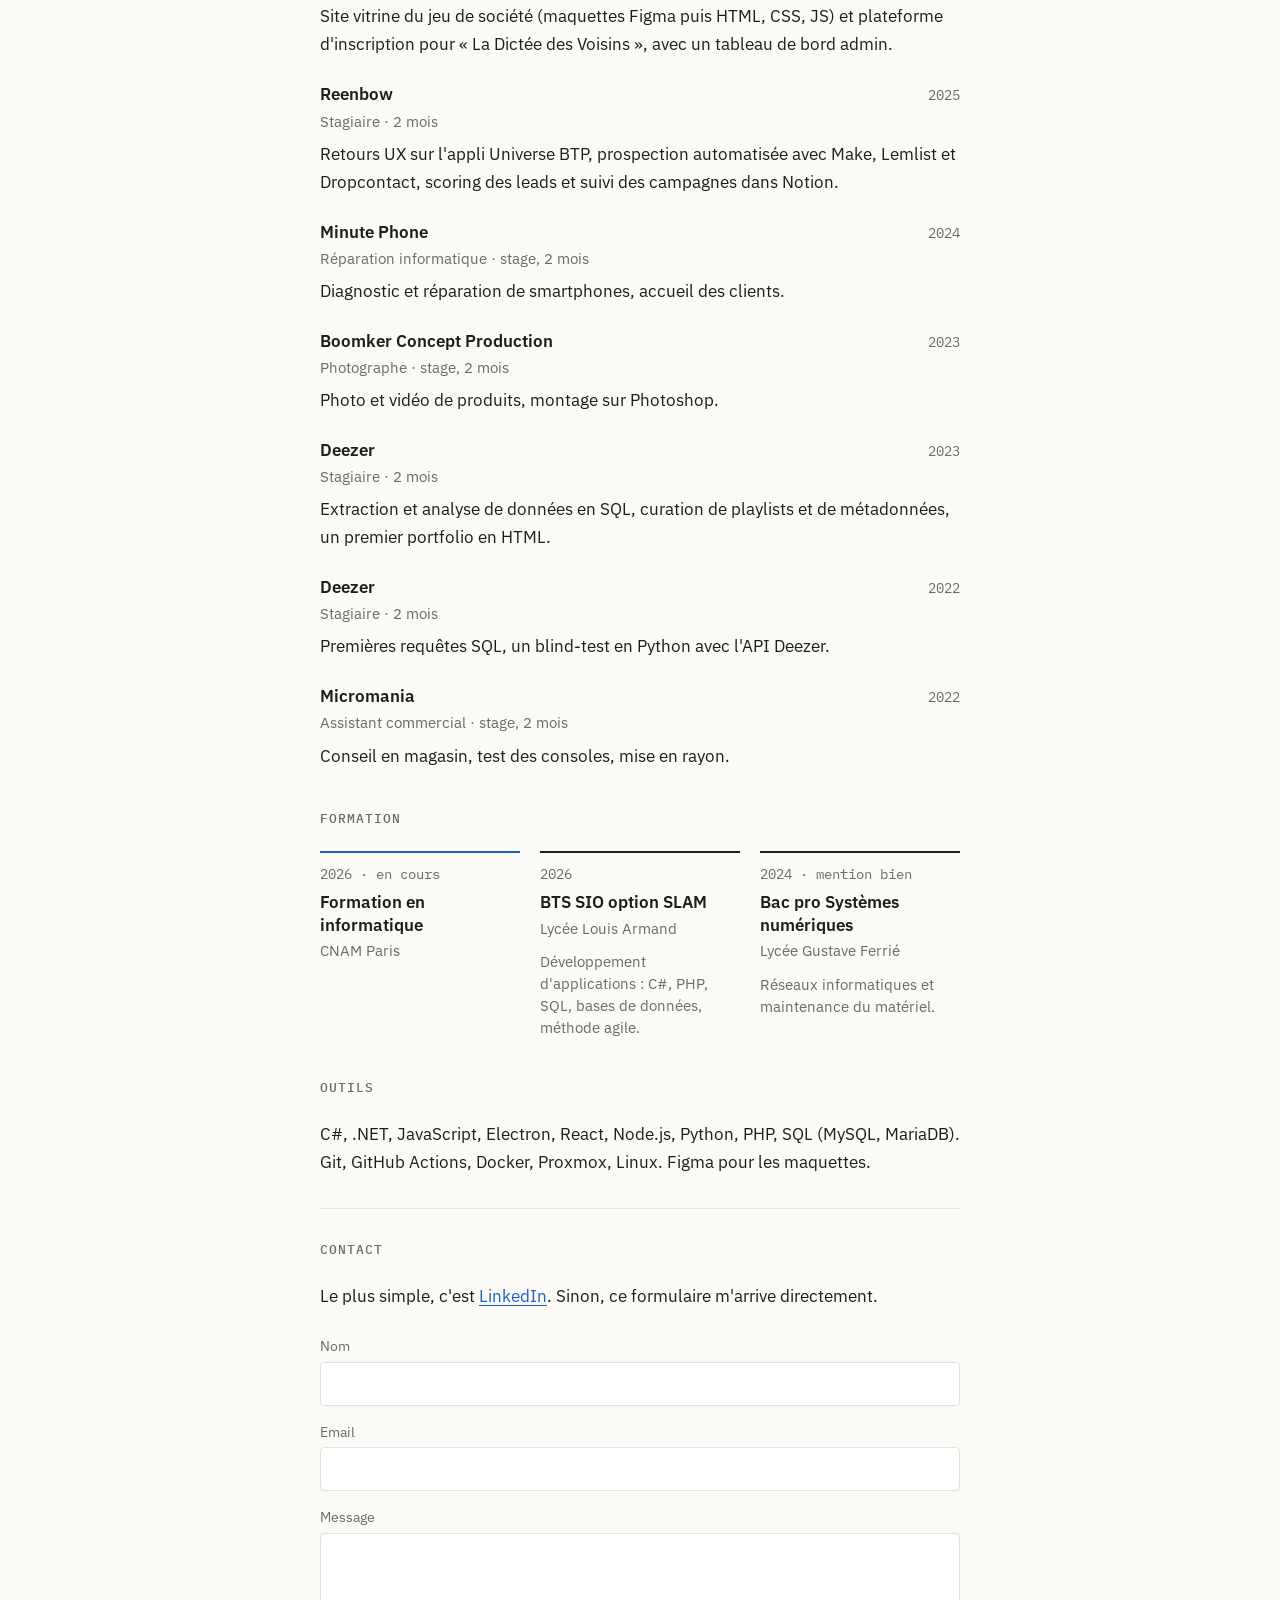
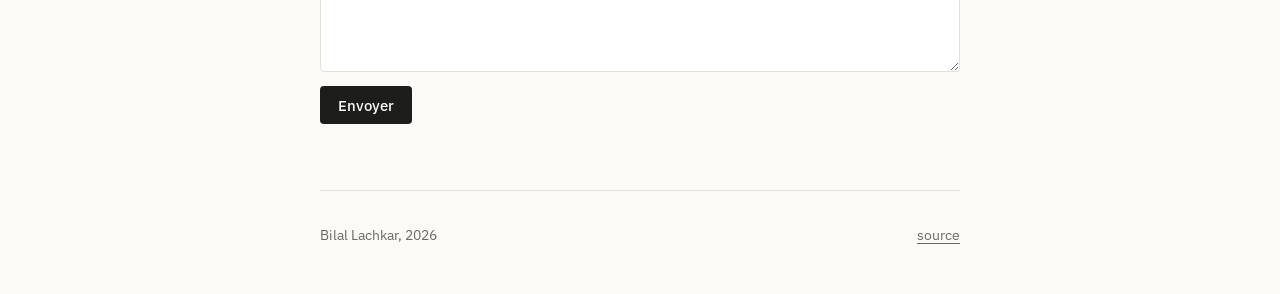
==== commit 491c42e8: "Formation : blocs compacts en trois colonnes Co-Authored-By: Claude Opus 5.5 <noreply@anthropic.com>" ====
--- a/index.html
+++ b/index.html
@@ -13,7 +13,7 @@
     <link rel="preconnect" href="https://fonts.googleapis.com" />
     <link rel="preconnect" href="https://fonts.gstatic.com" crossorigin />
     <link href="https://fonts.googleapis.com/css2?family=IBM+Plex+Mono:wght@400;500&family=IBM+Plex+Sans:wght@400;500;600&display=swap" rel="stylesheet" />
-    <link rel="stylesheet" href="css/style.css" />
+    <link rel="stylesheet" href="css/style.css?v=4" />
     <script>
       try {
         const t = localStorage.getItem("theme");
@@ -147,18 +147,23 @@
         </div>
 
         <h2 class="sub">Formation</h2>
-        <div class="entries">
-          <div class="entry">
-            <div class="entry-head"><strong>Formation en informatique</strong><span class="year">2026</span></div>
-            <p class="role">CNAM Paris · en cours</p>
+        <div class="degrees">
+          <div class="degree">
+            <span class="year">2026 · en cours</span>
+            <strong>Formation en informatique</strong>
+            <span class="school">CNAM Paris</span>
           </div>
-          <div class="entry">
-            <div class="entry-head"><strong>BTS SIO option SLAM</strong><span class="year">2026</span></div>
-            <p class="role">Développement d'applications · lycée Louis Armand</p>
+          <div class="degree">
+            <span class="year">2026</span>
+            <strong>BTS SIO option SLAM</strong>
+            <span class="school">Lycée Louis Armand</span>
+            <p>Développement d'applications : C#, PHP, SQL, bases de données, méthode agile.</p>
           </div>
-          <div class="entry">
-            <div class="entry-head"><strong>Bac pro Systèmes numériques</strong><span class="year">2024</span></div>
-            <p class="role">Mention bien · lycée Gustave Ferrié</p>
+          <div class="degree">
+            <span class="year">2024 · mention bien</span>
+            <strong>Bac pro Systèmes numériques</strong>
+            <span class="school">Lycée Gustave Ferrié</span>
+            <p>Réseaux informatiques et maintenance du matériel.</p>
           </div>
         </div>
 
@@ -187,6 +192,6 @@
       <a href="https://github.com/Flaimeur/flaimeur.github.io" target="_blank" rel="noopener">source</a>
     </footer>
 
-    <script src="js/main.js"></script>
+    <script src="js/main.js?v=3"></script>
   </body>
 </html>
--- a/css/style.css
+++ b/css/style.css
@@ -94,6 +94,14 @@
 .entry p:not(.role) { margin: 6px 0 0; }
 .tools { margin: 0; }
 
+.degrees { display: grid; grid-template-columns: repeat(3, 1fr); gap: 20px; }
+.degree { border-top: 2px solid var(--text); padding-top: 12px; display: flex; flex-direction: column; gap: 2px; }
+.degree:first-child { border-top-color: var(--link); }
+.degree .year { margin-bottom: 6px; }
+.degree strong { font-weight: 600; line-height: 1.35; }
+.school { color: var(--muted); font-size: 0.95rem; }
+.degree p { margin: 8px 0 0; font-size: 0.92rem; color: var(--muted); line-height: 1.5; }
+
 /* Contact */
 #contact > p { margin: 0 0 24px; }
 form { display: grid; gap: 14px; }
@@ -122,6 +130,7 @@
 :focus-visible { outline: 2px solid var(--link); outline-offset: 2px; }
 
 @media (max-width: 520px) {
+  .degrees { grid-template-columns: 1fr; gap: 24px; }
   body { font-size: 16px; }
   .top nav { gap: 14px; }
   .intro { padding-top: 16px; }
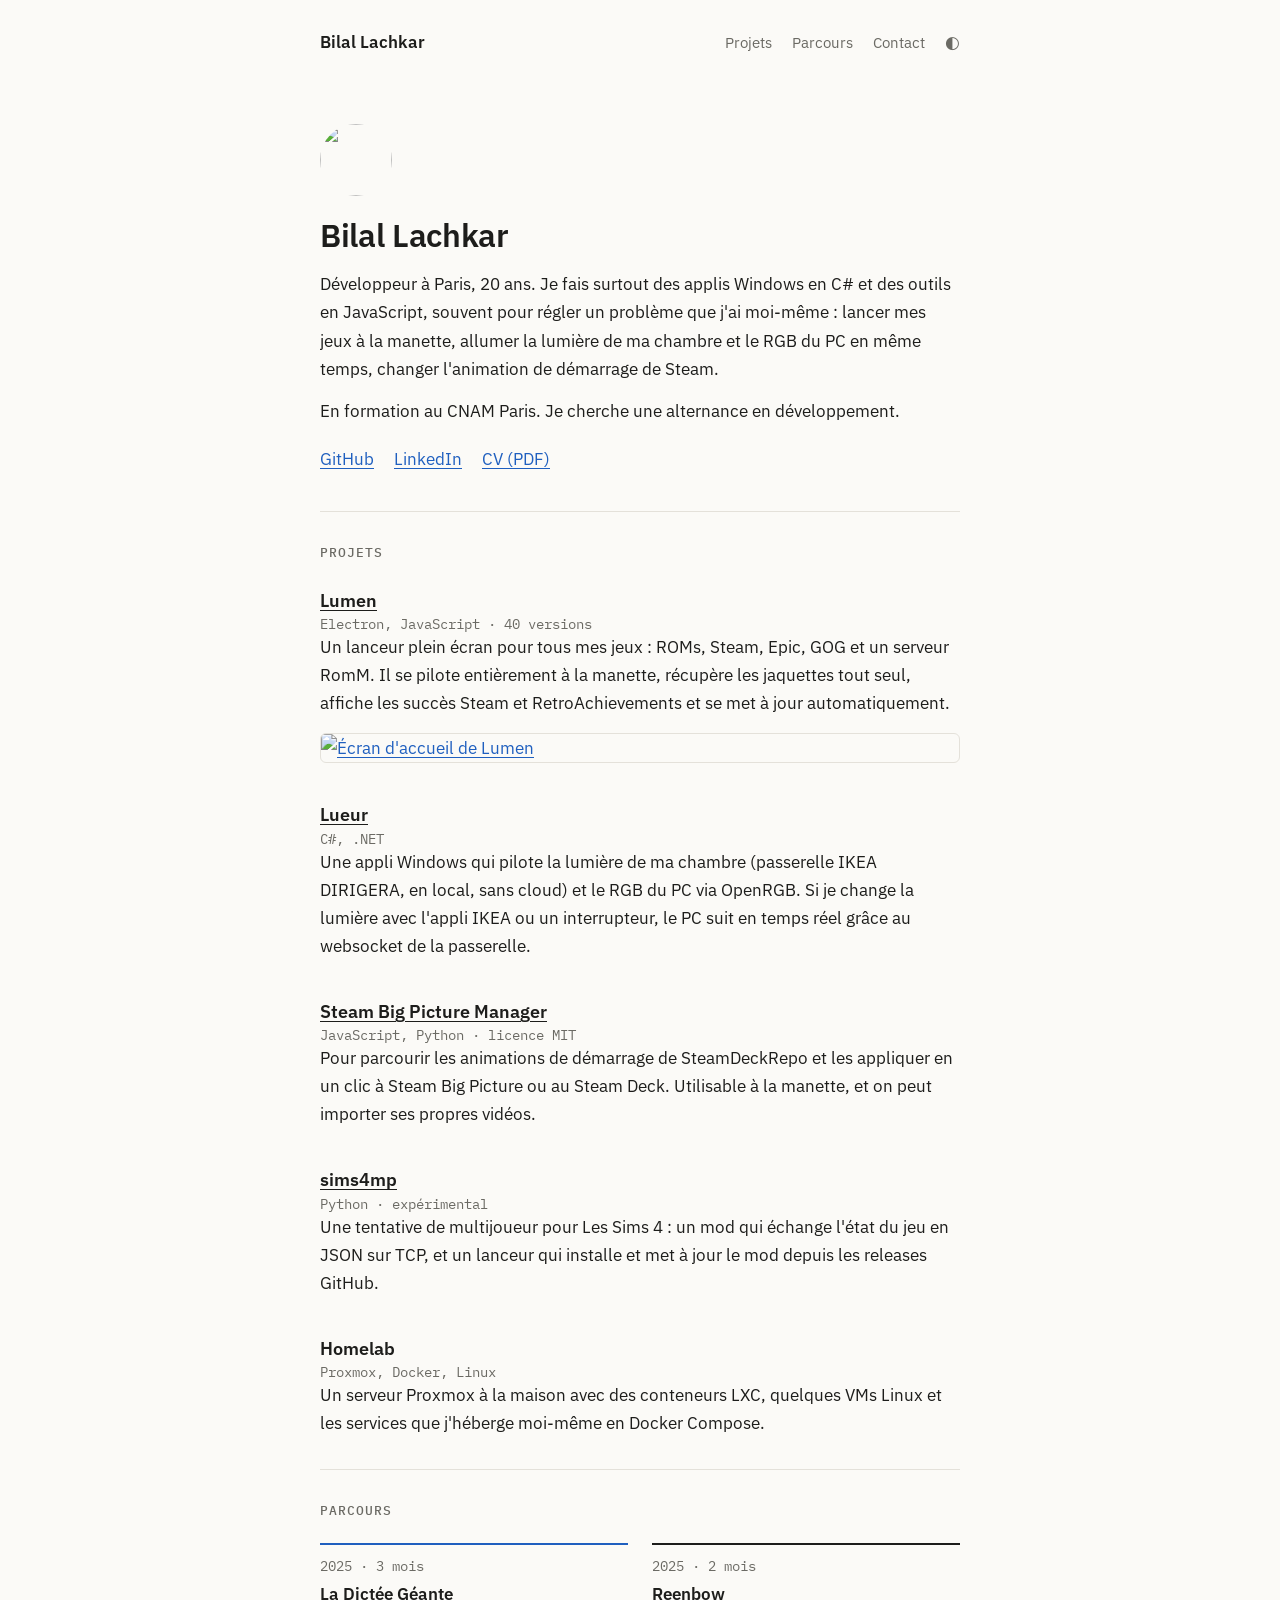
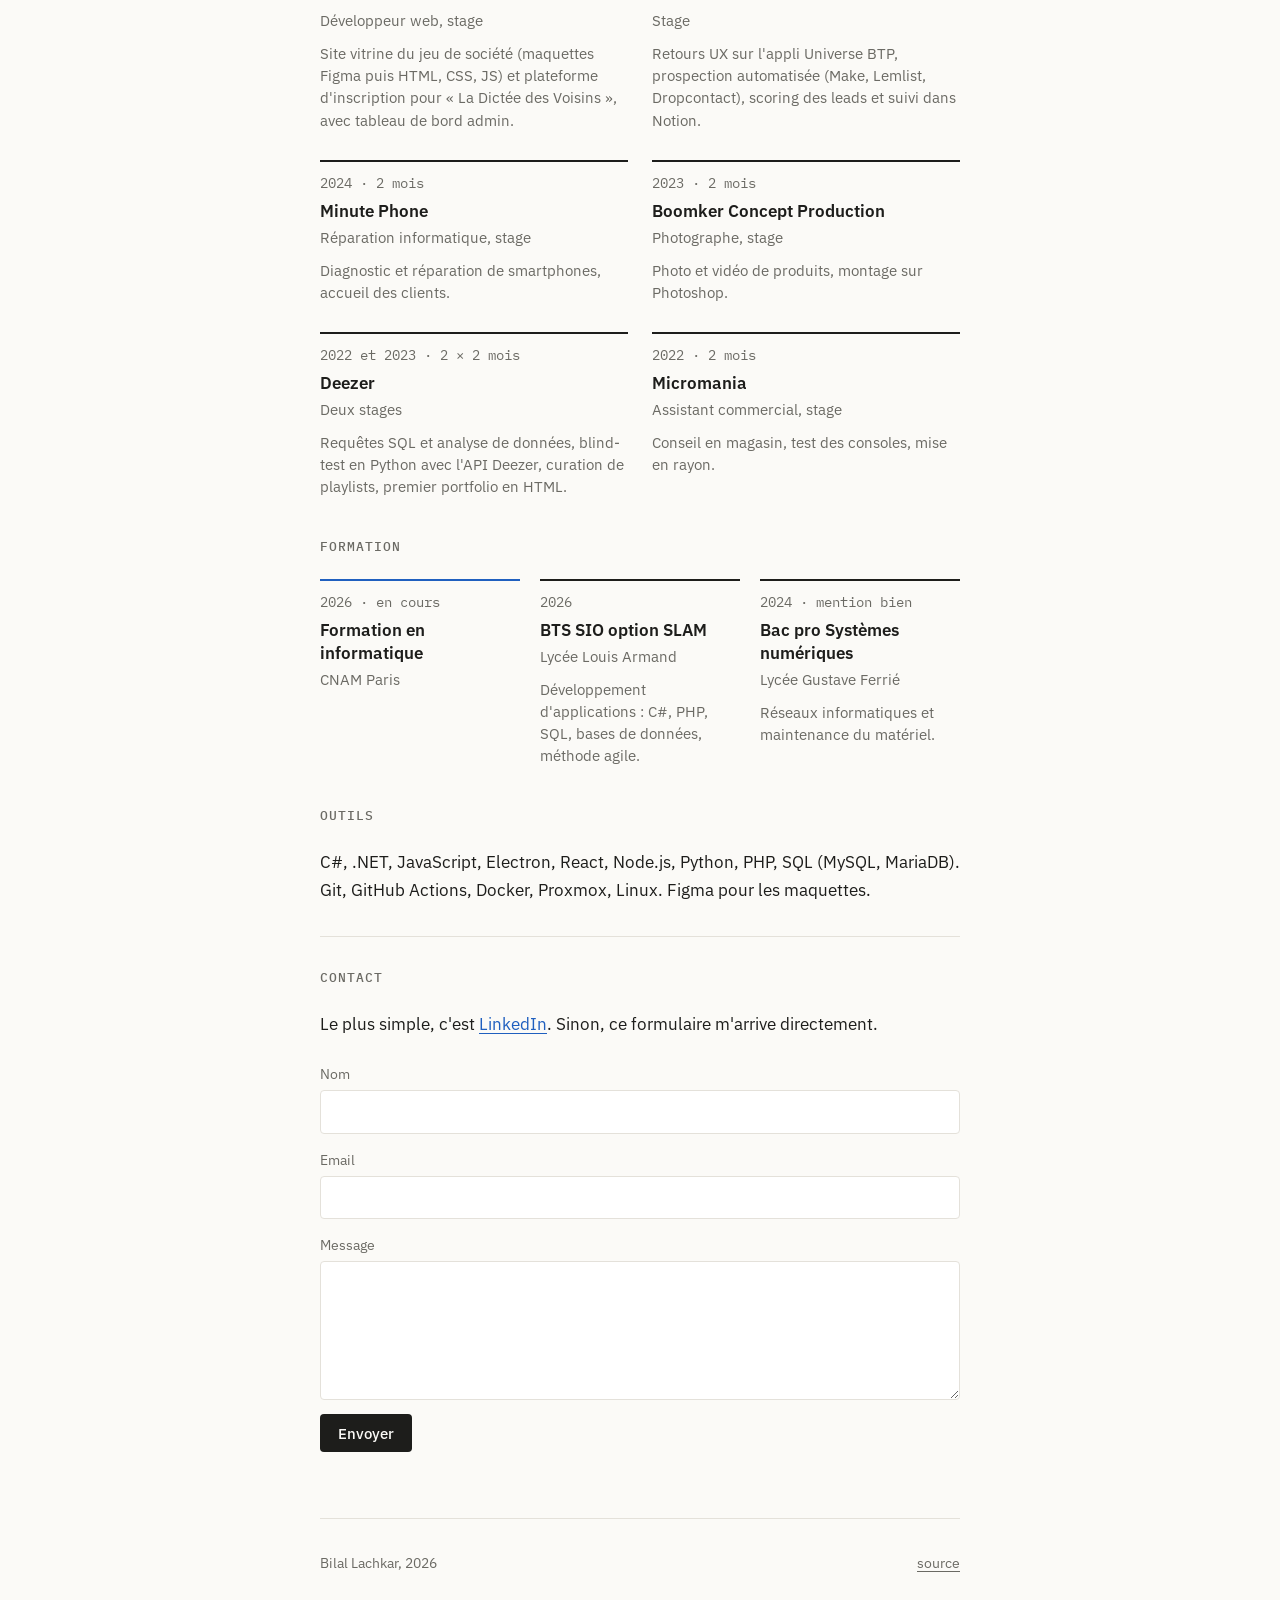
==== commit 8febd6ef: "Parcours : blocs compacts sur deux colonnes Co-Authored-By: Claude Opus 5.5 <noreply@anthropic.com>" ====
--- a/index.html
+++ b/index.html
@@ -13,7 +13,7 @@
     <link rel="preconnect" href="https://fonts.googleapis.com" />
     <link rel="preconnect" href="https://fonts.gstatic.com" crossorigin />
     <link href="https://fonts.googleapis.com/css2?family=IBM+Plex+Mono:wght@400;500&family=IBM+Plex+Sans:wght@400;500;600&display=swap" rel="stylesheet" />
-    <link rel="stylesheet" href="css/style.css?v=4" />
+    <link rel="stylesheet" href="css/style.css?v=5" />
     <script>
       try {
         const t = localStorage.getItem("theme");
@@ -108,40 +108,41 @@
 
       <section id="parcours">
         <h2>Parcours</h2>
-        <div class="entries">
-          <div class="entry">
-            <div class="entry-head"><strong>La Dictée Géante</strong><span class="year">2025</span></div>
-            <p class="role">Développeur web · stage, 3 mois</p>
-            <p>Site vitrine du jeu de société (maquettes Figma puis HTML, CSS, JS) et plateforme d'inscription pour « La Dictée des Voisins », avec un tableau de bord admin.</p>
+        <div class="degrees two">
+          <div class="degree">
+            <span class="year">2025 · 3 mois</span>
+            <strong>La Dictée Géante</strong>
+            <span class="school">Développeur web, stage</span>
+            <p>Site vitrine du jeu de société (maquettes Figma puis HTML, CSS, JS) et plateforme d'inscription pour « La Dictée des Voisins », avec tableau de bord admin.</p>
           </div>
-          <div class="entry">
-            <div class="entry-head"><strong>Reenbow</strong><span class="year">2025</span></div>
-            <p class="role">Stagiaire · 2 mois</p>
-            <p>Retours UX sur l'appli Universe BTP, prospection automatisée avec Make, Lemlist et Dropcontact, scoring des leads et suivi des campagnes dans Notion.</p>
+          <div class="degree">
+            <span class="year">2025 · 2 mois</span>
+            <strong>Reenbow</strong>
+            <span class="school">Stage</span>
+            <p>Retours UX sur l'appli Universe BTP, prospection automatisée (Make, Lemlist, Dropcontact), scoring des leads et suivi dans Notion.</p>
           </div>
-          <div class="entry">
-            <div class="entry-head"><strong>Minute Phone</strong><span class="year">2024</span></div>
-            <p class="role">Réparation informatique · stage, 2 mois</p>
+          <div class="degree">
+            <span class="year">2024 · 2 mois</span>
+            <strong>Minute Phone</strong>
+            <span class="school">Réparation informatique, stage</span>
             <p>Diagnostic et réparation de smartphones, accueil des clients.</p>
           </div>
-          <div class="entry">
-            <div class="entry-head"><strong>Boomker Concept Production</strong><span class="year">2023</span></div>
-            <p class="role">Photographe · stage, 2 mois</p>
+          <div class="degree">
+            <span class="year">2023 · 2 mois</span>
+            <strong>Boomker Concept Production</strong>
+            <span class="school">Photographe, stage</span>
             <p>Photo et vidéo de produits, montage sur Photoshop.</p>
           </div>
-          <div class="entry">
-            <div class="entry-head"><strong>Deezer</strong><span class="year">2023</span></div>
-            <p class="role">Stagiaire · 2 mois</p>
-            <p>Extraction et analyse de données en SQL, curation de playlists et de métadonnées, un premier portfolio en HTML.</p>
+          <div class="degree">
+            <span class="year">2022 et 2023 · 2 × 2 mois</span>
+            <strong>Deezer</strong>
+            <span class="school">Deux stages</span>
+            <p>Requêtes SQL et analyse de données, blind-test en Python avec l'API Deezer, curation de playlists, premier portfolio en HTML.</p>
           </div>
-          <div class="entry">
-            <div class="entry-head"><strong>Deezer</strong><span class="year">2022</span></div>
-            <p class="role">Stagiaire · 2 mois</p>
-            <p>Premières requêtes SQL, un blind-test en Python avec l'API Deezer.</p>
-          </div>
-          <div class="entry">
-            <div class="entry-head"><strong>Micromania</strong><span class="year">2022</span></div>
-            <p class="role">Assistant commercial · stage, 2 mois</p>
+          <div class="degree">
+            <span class="year">2022 · 2 mois</span>
+            <strong>Micromania</strong>
+            <span class="school">Assistant commercial, stage</span>
             <p>Conseil en magasin, test des consoles, mise en rayon.</p>
           </div>
         </div>
--- a/css/style.css
+++ b/css/style.css
@@ -86,15 +86,11 @@
 .shot { display: block; margin-top: 16px; border: 1px solid var(--line); border-radius: 6px; overflow: hidden; }
 
 /* Parcours */
-.entries { display: grid; gap: 22px; }
-.entry-head { display: flex; justify-content: space-between; align-items: baseline; gap: 16px; }
-.entry-head strong { font-weight: 600; }
 .year { font: 400 0.85rem "IBM Plex Mono", monospace; color: var(--muted); white-space: nowrap; }
-.role { margin: 0; color: var(--muted); font-size: 0.95rem; }
-.entry p:not(.role) { margin: 6px 0 0; }
 .tools { margin: 0; }
 
 .degrees { display: grid; grid-template-columns: repeat(3, 1fr); gap: 20px; }
+.degrees.two { grid-template-columns: repeat(2, 1fr); gap: 28px 24px; }
 .degree { border-top: 2px solid var(--text); padding-top: 12px; display: flex; flex-direction: column; gap: 2px; }
 .degree:first-child { border-top-color: var(--link); }
 .degree .year { margin-bottom: 6px; }
@@ -130,7 +126,7 @@
 :focus-visible { outline: 2px solid var(--link); outline-offset: 2px; }
 
 @media (max-width: 520px) {
-  .degrees { grid-template-columns: 1fr; gap: 24px; }
+  .degrees, .degrees.two { grid-template-columns: 1fr; gap: 24px; }
   body { font-size: 16px; }
   .top nav { gap: 14px; }
   .intro { padding-top: 16px; }
